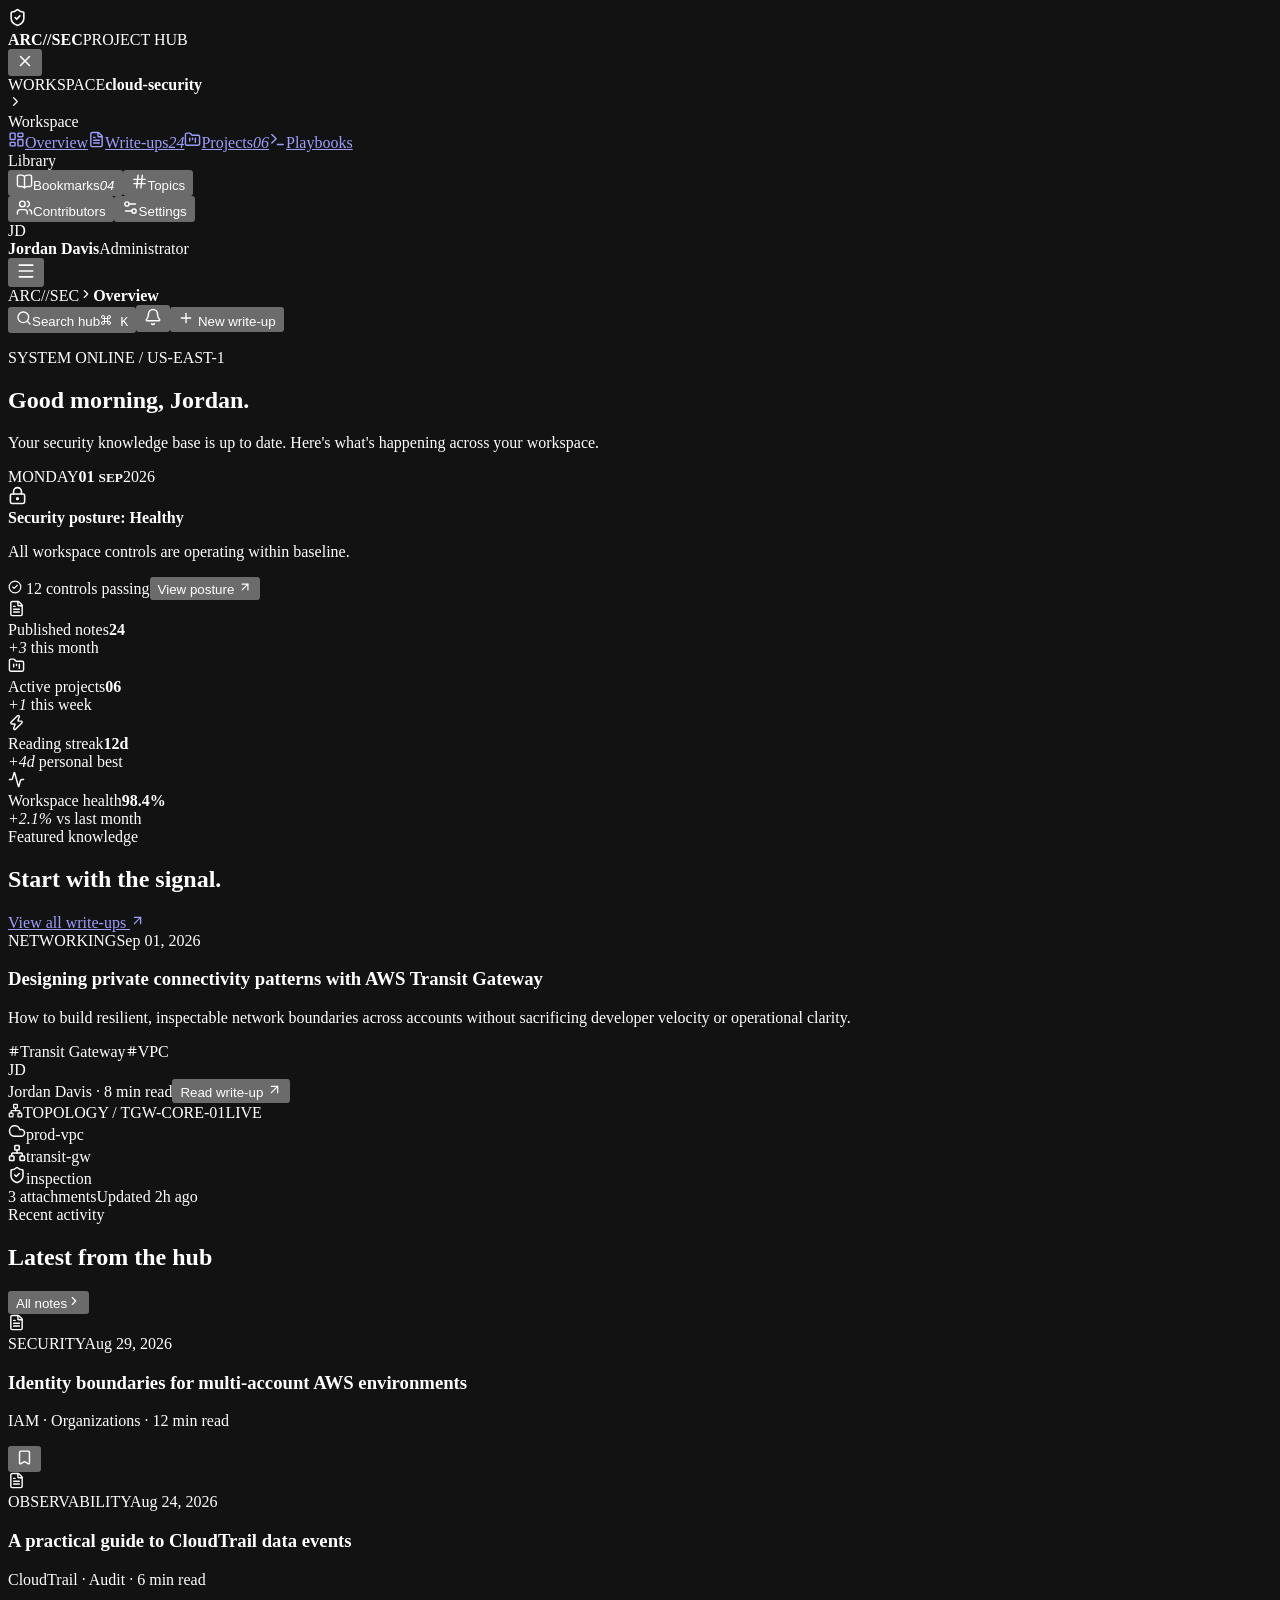
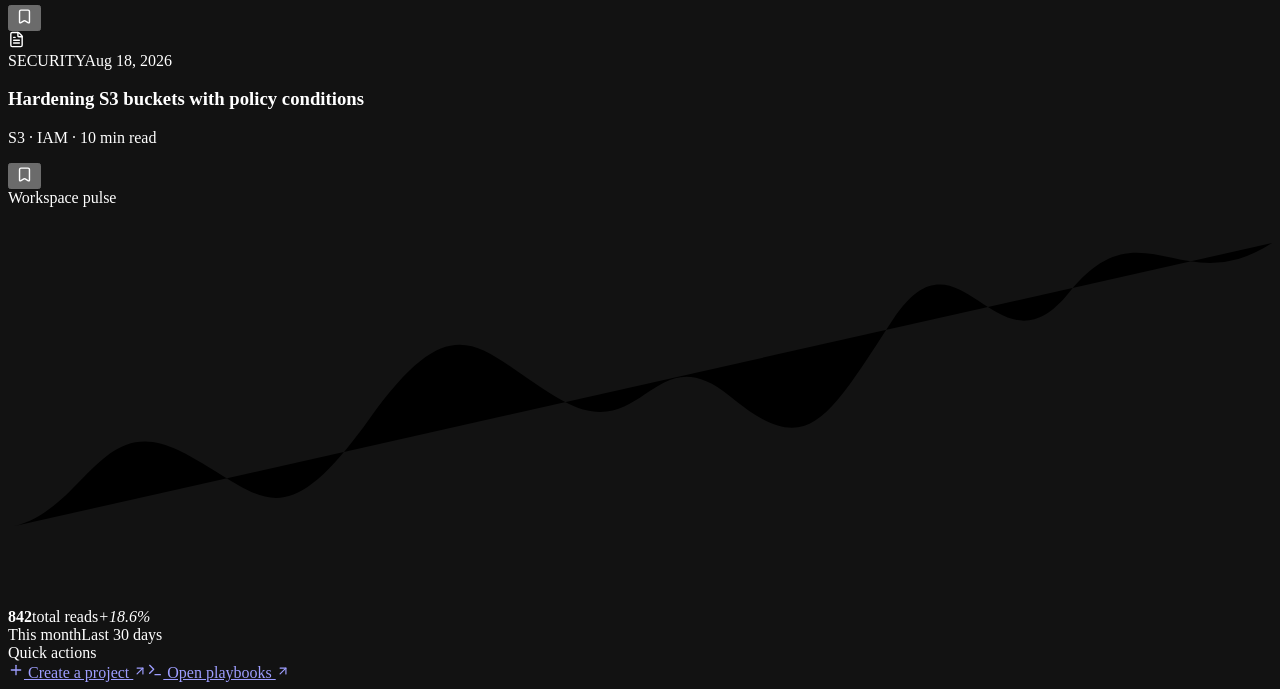
==== cybersecurity-project-hub/out/index.html @ 305c525e "text changes to main page.tsx" ====
<!DOCTYPE html><html lang="en" class="bg-background"><head><meta charSet="utf-8"/><meta name="viewport" content="width=device-width, initial-scale=1"/><link rel="stylesheet" href="/_next/static/chunks/2h_jqspreatl3.css" data-precedence="next"/><link rel="preload" as="script" fetchPriority="low" href="/_next/static/chunks/310vm2bl3xxpt.js"/><script src="/_next/static/chunks/2mmpezlrfmbu5.js" async=""></script><script src="/_next/static/chunks/3byuobrkyz9bj.js" async=""></script><script src="/_next/static/chunks/2_2-1c0c4snqt.js" async=""></script><script src="/_next/static/chunks/turbopack-16uviso93d-pt.js" async=""></script><script src="/_next/static/chunks/233ol68kecw8e.js" async="" crossorigin=""></script><script src="/_next/static/chunks/2oacfo11g7haw.js" async="" crossorigin=""></script><meta name="theme-color" content="#0b0f14"/><meta name="color-scheme" content="dark"/><title>ARC//SEC — AWS Security Project Hub</title><meta name="description" content="A focused knowledge hub for AWS architecture, cloud security, and operational playbooks."/><meta name="generator" content="v0.app"/><script src="/_next/static/chunks/0cz1d0mv5g_q7.js" noModule=""></script></head><body class="antialiased"><div hidden=""><!--$--><!--/$--></div><main class="app-shell"><aside class="sidebar "><div class="brand-row"><div class="brand-mark"><svg xmlns="http://www.w3.org/2000/svg" width="19" height="19" viewBox="0 0 24 24" fill="none" stroke="currentColor" stroke-width="2" stroke-linecap="round" stroke-linejoin="round" class="lucide lucide-shield-check" aria-hidden="true"><path d="M20 13c0 5-3.5 7.5-7.66 8.95a1 1 0 0 1-.67-.01C7.5 20.5 4 18 4 13V6a1 1 0 0 1 1-1c2 0 4.5-1.2 6.24-2.72a1.17 1.17 0 0 1 1.52 0C14.51 3.81 17 5 19 5a1 1 0 0 1 1 1z"></path><path d="m9 12 2 2 4-4"></path></svg></div><div><strong>ARC//SEC</strong><span>PROJECT HUB</span></div><button class="icon-button mobile-close" aria-label="Close navigation"><svg xmlns="http://www.w3.org/2000/svg" width="18" height="18" viewBox="0 0 24 24" fill="none" stroke="currentColor" stroke-width="2" stroke-linecap="round" stroke-linejoin="round" class="lucide lucide-x" aria-hidden="true"><path d="M18 6 6 18"></path><path d="m6 6 12 12"></path></svg></button></div><div class="workspace-card"><div class="workspace-dot"></div><div><span class="eyebrow">WORKSPACE</span><strong>cloud-security</strong></div><svg xmlns="http://www.w3.org/2000/svg" width="15" height="15" viewBox="0 0 24 24" fill="none" stroke="currentColor" stroke-width="2" stroke-linecap="round" stroke-linejoin="round" class="lucide lucide-chevron-right" aria-hidden="true"><path d="m9 18 6-6-6-6"></path></svg></div><nav class="primary-nav" aria-label="Main navigation"><div class="section-label">Workspace</div><a class="nav-item active" href="/"><svg xmlns="http://www.w3.org/2000/svg" width="17" height="17" viewBox="0 0 24 24" fill="none" stroke="currentColor" stroke-width="2" stroke-linecap="round" stroke-linejoin="round" class="lucide lucide-layout-dashboard" aria-hidden="true"><rect width="7" height="9" x="3" y="3" rx="1"></rect><rect width="7" height="5" x="14" y="3" rx="1"></rect><rect width="7" height="9" x="14" y="12" rx="1"></rect><rect width="7" height="5" x="3" y="16" rx="1"></rect></svg><span>Overview</span></a><a class="nav-item " href="/write-ups"><svg xmlns="http://www.w3.org/2000/svg" width="17" height="17" viewBox="0 0 24 24" fill="none" stroke="currentColor" stroke-width="2" stroke-linecap="round" stroke-linejoin="round" class="lucide lucide-file-text" aria-hidden="true"><path d="M6 22a2 2 0 0 1-2-2V4a2 2 0 0 1 2-2h8a2.4 2.4 0 0 1 1.704.706l3.588 3.588A2.4 2.4 0 0 1 20 8v12a2 2 0 0 1-2 2z"></path><path d="M14 2v5a1 1 0 0 0 1 1h5"></path><path d="M10 9H8"></path><path d="M16 13H8"></path><path d="M16 17H8"></path></svg><span>Write-ups</span><em>24</em></a><a class="nav-item " href="/projects"><svg xmlns="http://www.w3.org/2000/svg" width="17" height="17" viewBox="0 0 24 24" fill="none" stroke="currentColor" stroke-width="2" stroke-linecap="round" stroke-linejoin="round" class="lucide lucide-folder-kanban" aria-hidden="true"><path d="M4 20h16a2 2 0 0 0 2-2V8a2 2 0 0 0-2-2h-7.93a2 2 0 0 1-1.66-.9l-.82-1.2A2 2 0 0 0 7.93 3H4a2 2 0 0 0-2 2v13c0 1.1.9 2 2 2Z"></path><path d="M8 10v4"></path><path d="M12 10v2"></path><path d="M16 10v6"></path></svg><span>Projects</span><em>06</em></a><a class="nav-item " href="/playbooks"><svg xmlns="http://www.w3.org/2000/svg" width="17" height="17" viewBox="0 0 24 24" fill="none" stroke="currentColor" stroke-width="2" stroke-linecap="round" stroke-linejoin="round" class="lucide lucide-terminal" aria-hidden="true"><path d="M12 19h8"></path><path d="m4 17 6-6-6-6"></path></svg><span>Playbooks</span></a><div class="section-label">Library</div><button class="nav-item"><svg xmlns="http://www.w3.org/2000/svg" width="17" height="17" viewBox="0 0 24 24" fill="none" stroke="currentColor" stroke-width="2" stroke-linecap="round" stroke-linejoin="round" class="lucide lucide-book-open" aria-hidden="true"><path d="M12 5v16"></path><path d="M20.001 19A2 2 0 0022 17V5a2 2 0 00-1.999-2L16 3.002A5 5 0 0012 5a5 5 0 00-4-2H4a2 2 0 00-2 2v12a2 2 0 001.999 2H8a5 5 0 014 2 5 5 0 014-2z"></path></svg><span>Bookmarks</span><em>04</em></button><button class="nav-item"><svg xmlns="http://www.w3.org/2000/svg" width="17" height="17" viewBox="0 0 24 24" fill="none" stroke="currentColor" stroke-width="2" stroke-linecap="round" stroke-linejoin="round" class="lucide lucide-hash" aria-hidden="true"><line x1="4" x2="20" y1="9" y2="9"></line><line x1="4" x2="20" y1="15" y2="15"></line><line x1="10" x2="8" y1="3" y2="21"></line><line x1="16" x2="14" y1="3" y2="21"></line></svg><span>Topics</span></button></nav><div class="sidebar-footer"><button class="nav-item"><svg xmlns="http://www.w3.org/2000/svg" width="17" height="17" viewBox="0 0 24 24" fill="none" stroke="currentColor" stroke-width="2" stroke-linecap="round" stroke-linejoin="round" class="lucide lucide-users" aria-hidden="true"><path d="M16 21v-2a4 4 0 0 0-4-4H6a4 4 0 0 0-4 4v2"></path><path d="M16 3.128a4 4 0 0 1 0 7.744"></path><path d="M22 21v-2a4 4 0 0 0-3-3.87"></path><circle cx="9" cy="7" r="4"></circle></svg><span>Contributors</span></button><button class="nav-item"><svg xmlns="http://www.w3.org/2000/svg" width="17" height="17" viewBox="0 0 24 24" fill="none" stroke="currentColor" stroke-width="2" stroke-linecap="round" stroke-linejoin="round" class="lucide lucide-settings2 lucide-settings-2" aria-hidden="true"><path d="M14 17H5"></path><path d="M19 7h-9"></path><circle cx="17" cy="17" r="3"></circle><circle cx="7" cy="7" r="3"></circle></svg><span>Settings</span></button><div class="profile"><div class="avatar">JD</div><div><strong>Jordan Davis</strong><span>Administrator</span></div><div class="status-dot"></div></div></div></aside><section class="content-area"><header class="topbar"><button class="icon-button menu-trigger" aria-label="Open navigation"><svg xmlns="http://www.w3.org/2000/svg" width="20" height="20" viewBox="0 0 24 24" fill="none" stroke="currentColor" stroke-width="2" stroke-linecap="round" stroke-linejoin="round" class="lucide lucide-menu" aria-hidden="true"><path d="M4 5h16"></path><path d="M4 12h16"></path><path d="M4 19h16"></path></svg></button><div class="breadcrumb"><span>ARC//SEC</span><svg xmlns="http://www.w3.org/2000/svg" width="14" height="14" viewBox="0 0 24 24" fill="none" stroke="currentColor" stroke-width="2" stroke-linecap="round" stroke-linejoin="round" class="lucide lucide-chevron-right" aria-hidden="true"><path d="m9 18 6-6-6-6"></path></svg><strong>Overview</strong></div><div class="top-actions"><button class="search-trigger"><svg xmlns="http://www.w3.org/2000/svg" width="16" height="16" viewBox="0 0 24 24" fill="none" stroke="currentColor" stroke-width="2" stroke-linecap="round" stroke-linejoin="round" class="lucide lucide-search" aria-hidden="true"><path d="m21 21-4.34-4.34"></path><circle cx="11" cy="11" r="8"></circle></svg><span>Search hub</span><kbd><svg xmlns="http://www.w3.org/2000/svg" width="12" height="12" viewBox="0 0 24 24" fill="none" stroke="currentColor" stroke-width="2" stroke-linecap="round" stroke-linejoin="round" class="lucide lucide-command" aria-hidden="true"><path d="M15 6v12a3 3 0 1 0 3-3H6a3 3 0 1 0 3 3V6a3 3 0 1 0-3 3h12a3 3 0 1 0-3-3"></path></svg> K</kbd></button><button class="icon-button notification" aria-label="Notifications"><svg xmlns="http://www.w3.org/2000/svg" width="18" height="18" viewBox="0 0 24 24" fill="none" stroke="currentColor" stroke-width="2" stroke-linecap="round" stroke-linejoin="round" class="lucide lucide-bell" aria-hidden="true"><path d="M10.268 21a2 2 0 0 0 3.464 0"></path><path d="M3.262 15.326A1 1 0 0 0 4 17h16a1 1 0 0 0 .74-1.673C19.41 13.956 18 12.499 18 8A6 6 0 0 0 6 8c0 4.499-1.411 5.956-2.738 7.326"></path></svg><i></i></button><button class="new-button"><svg xmlns="http://www.w3.org/2000/svg" width="16" height="16" viewBox="0 0 24 24" fill="none" stroke="currentColor" stroke-width="2" stroke-linecap="round" stroke-linejoin="round" class="lucide lucide-plus" aria-hidden="true"><path d="M5 12h14"></path><path d="M12 5v14"></path></svg> <span>New write-up</span></button></div></header><div class="page-wrap"><div class="page-heading"><div><p class="kicker"><span class="pulse"></span> SYSTEM ONLINE / US-EAST-1</p><h1>Good morning, Jordan.</h1><p class="lede">Your security knowledge base is up to date. Here&#x27;s what&#x27;s happening across your workspace.</p></div><div class="heading-date"><span>MONDAY</span><strong>01 <small>SEP</small></strong><span>2026</span></div></div><div class="posture-banner"><div class="posture-icon"><svg xmlns="http://www.w3.org/2000/svg" width="19" height="19" viewBox="0 0 24 24" fill="none" stroke="currentColor" stroke-width="2" stroke-linecap="round" stroke-linejoin="round" class="lucide lucide-lock-keyhole" aria-hidden="true"><circle cx="12" cy="16" r="1"></circle><rect x="3" y="10" width="18" height="12" rx="2"></rect><path d="M7 10V7a5 5 0 0 1 10 0v3"></path></svg></div><div><strong>Security posture: <span>Healthy</span></strong><p>All workspace controls are operating within baseline.</p></div><div class="posture-meta"><span><svg xmlns="http://www.w3.org/2000/svg" width="14" height="14" viewBox="0 0 24 24" fill="none" stroke="currentColor" stroke-width="2" stroke-linecap="round" stroke-linejoin="round" class="lucide lucide-circle-check" aria-hidden="true"><circle cx="12" cy="12" r="10"></circle><path d="m16 9-5.5 5.5L8 12"></path></svg> 12 controls passing</span><button>View posture <svg xmlns="http://www.w3.org/2000/svg" width="14" height="14" viewBox="0 0 24 24" fill="none" stroke="currentColor" stroke-width="2" stroke-linecap="round" stroke-linejoin="round" class="lucide lucide-arrow-up-right" aria-hidden="true"><path d="M7 7h10v10"></path><path d="M7 17 17 7"></path></svg></button></div></div><div class="metrics-grid"><div class="metric-card"><div class="metric-icon"><svg xmlns="http://www.w3.org/2000/svg" width="17" height="17" viewBox="0 0 24 24" fill="none" stroke="currentColor" stroke-width="2" stroke-linecap="round" stroke-linejoin="round" class="lucide lucide-file-text" aria-hidden="true"><path d="M6 22a2 2 0 0 1-2-2V4a2 2 0 0 1 2-2h8a2.4 2.4 0 0 1 1.704.706l3.588 3.588A2.4 2.4 0 0 1 20 8v12a2 2 0 0 1-2 2z"></path><path d="M14 2v5a1 1 0 0 0 1 1h5"></path><path d="M10 9H8"></path><path d="M16 13H8"></path><path d="M16 17H8"></path></svg></div><span>Published notes</span><strong>24</strong><div class="metric-trend"><em>+3</em> <!-- -->this month</div></div><div class="metric-card"><div class="metric-icon"><svg xmlns="http://www.w3.org/2000/svg" width="17" height="17" viewBox="0 0 24 24" fill="none" stroke="currentColor" stroke-width="2" stroke-linecap="round" stroke-linejoin="round" class="lucide lucide-folder-kanban" aria-hidden="true"><path d="M4 20h16a2 2 0 0 0 2-2V8a2 2 0 0 0-2-2h-7.93a2 2 0 0 1-1.66-.9l-.82-1.2A2 2 0 0 0 7.93 3H4a2 2 0 0 0-2 2v13c0 1.1.9 2 2 2Z"></path><path d="M8 10v4"></path><path d="M12 10v2"></path><path d="M16 10v6"></path></svg></div><span>Active projects</span><strong>06</strong><div class="metric-trend"><em>+1</em> <!-- -->this week</div></div><div class="metric-card"><div class="metric-icon"><svg xmlns="http://www.w3.org/2000/svg" width="17" height="17" viewBox="0 0 24 24" fill="none" stroke="currentColor" stroke-width="2" stroke-linecap="round" stroke-linejoin="round" class="lucide lucide-zap" aria-hidden="true"><path d="M15.914 4a1.5 1.5 0 00-2.474-1.561l-9 9A1.5 1.5 0 005.5 14h4.002a.5.5 0 01.471.666L8.086 20a1.5 1.5 0 002.475 1.56l9-9A1.5 1.5 0 0018.5 10h-3.997a.5.5 0 01-.472-.667z"></path></svg></div><span>Reading streak</span><strong>12d</strong><div class="metric-trend"><em>+4d</em> <!-- -->personal best</div></div><div class="metric-card"><div class="metric-icon"><svg xmlns="http://www.w3.org/2000/svg" width="17" height="17" viewBox="0 0 24 24" fill="none" stroke="currentColor" stroke-width="2" stroke-linecap="round" stroke-linejoin="round" class="lucide lucide-activity" aria-hidden="true"><path d="M22 12h-2.48a2 2 0 0 0-1.93 1.46l-2.35 8.36a.25.25 0 0 1-.48 0L9.24 2.18a.25.25 0 0 0-.48 0l-2.35 8.36A2 2 0 0 1 4.49 12H2"></path></svg></div><span>Workspace health</span><strong>98.4%</strong><div class="metric-trend"><em>+2.1%</em> <!-- -->vs last month</div></div></div><div class="section-header"><div><div class="section-label">Featured knowledge</div><h2>Start with the signal.</h2></div><a class="text-button" href="/write-ups">View all write-ups <svg xmlns="http://www.w3.org/2000/svg" width="15" height="15" viewBox="0 0 24 24" fill="none" stroke="currentColor" stroke-width="2" stroke-linecap="round" stroke-linejoin="round" class="lucide lucide-arrow-up-right" aria-hidden="true"><path d="M7 7h10v10"></path><path d="M7 17 17 7"></path></svg></a></div><article class="featured-card"><div class="featured-copy"><div class="article-topline"><span class="category orange">NETWORKING</span><span class="mono">Sep 01, 2026</span></div><h3>Designing private connectivity patterns with AWS Transit Gateway</h3><p>How to build resilient, inspectable network boundaries across accounts without sacrificing developer velocity or operational clarity.</p><div class="tag-row"><span><svg xmlns="http://www.w3.org/2000/svg" width="12" height="12" viewBox="0 0 24 24" fill="none" stroke="currentColor" stroke-width="2" stroke-linecap="round" stroke-linejoin="round" class="lucide lucide-hash" aria-hidden="true"><line x1="4" x2="20" y1="9" y2="9"></line><line x1="4" x2="20" y1="15" y2="15"></line><line x1="10" x2="8" y1="3" y2="21"></line><line x1="16" x2="14" y1="3" y2="21"></line></svg>Transit Gateway</span><span><svg xmlns="http://www.w3.org/2000/svg" width="12" height="12" viewBox="0 0 24 24" fill="none" stroke="currentColor" stroke-width="2" stroke-linecap="round" stroke-linejoin="round" class="lucide lucide-hash" aria-hidden="true"><line x1="4" x2="20" y1="9" y2="9"></line><line x1="4" x2="20" y1="15" y2="15"></line><line x1="10" x2="8" y1="3" y2="21"></line><line x1="16" x2="14" y1="3" y2="21"></line></svg>VPC</span></div><div class="article-footer"><span><div class="avatar small">JD</div> Jordan Davis · <!-- -->8 min read</span><button class="read-button">Read write-up <svg xmlns="http://www.w3.org/2000/svg" width="15" height="15" viewBox="0 0 24 24" fill="none" stroke="currentColor" stroke-width="2" stroke-linecap="round" stroke-linejoin="round" class="lucide lucide-arrow-up-right" aria-hidden="true"><path d="M7 7h10v10"></path><path d="M7 17 17 7"></path></svg></button></div></div><div class="network-visual"><div class="visual-header"><svg xmlns="http://www.w3.org/2000/svg" width="15" height="15" viewBox="0 0 24 24" fill="none" stroke="currentColor" stroke-width="2" stroke-linecap="round" stroke-linejoin="round" class="lucide lucide-network" aria-hidden="true"><rect x="16" y="16" width="6" height="6" rx="1"></rect><rect x="2" y="16" width="6" height="6" rx="1"></rect><rect x="9" y="2" width="6" height="6" rx="1"></rect><path d="M5 16v-3a1 1 0 0 1 1-1h12a1 1 0 0 1 1 1v3"></path><path d="M12 12V8"></path></svg><span>TOPOLOGY / TGW-CORE-01</span><span class="live-label"><i></i>LIVE</span></div><div class="network-lines"><div class="network-node node-one"><svg xmlns="http://www.w3.org/2000/svg" width="18" height="18" viewBox="0 0 24 24" fill="none" stroke="currentColor" stroke-width="2" stroke-linecap="round" stroke-linejoin="round" class="lucide lucide-cloud" aria-hidden="true"><path d="M17.5 19H9a7 7 0 1 1 6.71-9h1.79a4.5 4.5 0 1 1 0 9Z"></path></svg><span>prod-vpc</span></div><div class="network-node node-two"><svg xmlns="http://www.w3.org/2000/svg" width="18" height="18" viewBox="0 0 24 24" fill="none" stroke="currentColor" stroke-width="2" stroke-linecap="round" stroke-linejoin="round" class="lucide lucide-network" aria-hidden="true"><rect x="16" y="16" width="6" height="6" rx="1"></rect><rect x="2" y="16" width="6" height="6" rx="1"></rect><rect x="9" y="2" width="6" height="6" rx="1"></rect><path d="M5 16v-3a1 1 0 0 1 1-1h12a1 1 0 0 1 1 1v3"></path><path d="M12 12V8"></path></svg><span>transit-gw</span></div><div class="network-node node-three"><svg xmlns="http://www.w3.org/2000/svg" width="18" height="18" viewBox="0 0 24 24" fill="none" stroke="currentColor" stroke-width="2" stroke-linecap="round" stroke-linejoin="round" class="lucide lucide-shield-check" aria-hidden="true"><path d="M20 13c0 5-3.5 7.5-7.66 8.95a1 1 0 0 1-.67-.01C7.5 20.5 4 18 4 13V6a1 1 0 0 1 1-1c2 0 4.5-1.2 6.24-2.72a1.17 1.17 0 0 1 1.52 0C14.51 3.81 17 5 19 5a1 1 0 0 1 1 1z"></path><path d="m9 12 2 2 4-4"></path></svg><span>inspection</span></div><div class="line line-a"></div><div class="line line-b"></div><div class="line line-c"></div></div><div class="visual-footer"><span>3 attachments</span><span>Updated 2h ago</span></div></div></article><div class="lower-grid"><section><div class="section-header compact"><div><div class="section-label">Recent activity</div><h2>Latest from the hub</h2></div><button class="filter-button">All notes<svg xmlns="http://www.w3.org/2000/svg" width="14" height="14" viewBox="0 0 24 24" fill="none" stroke="currentColor" stroke-width="2" stroke-linecap="round" stroke-linejoin="round" class="lucide lucide-chevron-right" aria-hidden="true"><path d="m9 18 6-6-6-6"></path></svg></button></div><div class="notes-list"><div class="note-row"><div class="note-type"><svg xmlns="http://www.w3.org/2000/svg" width="17" height="17" viewBox="0 0 24 24" fill="none" stroke="currentColor" stroke-width="2" stroke-linecap="round" stroke-linejoin="round" class="lucide lucide-file-text" aria-hidden="true"><path d="M6 22a2 2 0 0 1-2-2V4a2 2 0 0 1 2-2h8a2.4 2.4 0 0 1 1.704.706l3.588 3.588A2.4 2.4 0 0 1 20 8v12a2 2 0 0 1-2 2z"></path><path d="M14 2v5a1 1 0 0 0 1 1h5"></path><path d="M10 9H8"></path><path d="M16 13H8"></path><path d="M16 17H8"></path></svg></div><div class="note-info"><div><span class="category orange">SECURITY</span><span class="mono">Aug 29, 2026</span></div><h3>Identity boundaries for multi-account AWS environments</h3><p>IAM · Organizations<!-- --> <span>·</span> <!-- -->12 min read</p></div><button class="bookmark-button " aria-label="Bookmark note"><svg xmlns="http://www.w3.org/2000/svg" width="17" height="17" viewBox="0 0 24 24" fill="none" stroke="currentColor" stroke-width="2" stroke-linecap="round" stroke-linejoin="round" class="lucide lucide-bookmark" aria-hidden="true"><path d="M17 3a2 2 0 0 1 2 2v15a1 1 0 0 1-1.496.868l-4.512-2.578a2 2 0 0 0-1.984 0l-4.512 2.578A1 1 0 0 1 5 20V5a2 2 0 0 1 2-2z"></path></svg></button></div><div class="note-row"><div class="note-type"><svg xmlns="http://www.w3.org/2000/svg" width="17" height="17" viewBox="0 0 24 24" fill="none" stroke="currentColor" stroke-width="2" stroke-linecap="round" stroke-linejoin="round" class="lucide lucide-file-text" aria-hidden="true"><path d="M6 22a2 2 0 0 1-2-2V4a2 2 0 0 1 2-2h8a2.4 2.4 0 0 1 1.704.706l3.588 3.588A2.4 2.4 0 0 1 20 8v12a2 2 0 0 1-2 2z"></path><path d="M14 2v5a1 1 0 0 0 1 1h5"></path><path d="M10 9H8"></path><path d="M16 13H8"></path><path d="M16 17H8"></path></svg></div><div class="note-info"><div><span class="category cyan">OBSERVABILITY</span><span class="mono">Aug 24, 2026</span></div><h3>A practical guide to CloudTrail data events</h3><p>CloudTrail · Audit<!-- --> <span>·</span> <!-- -->6 min read</p></div><button class="bookmark-button " aria-label="Bookmark note"><svg xmlns="http://www.w3.org/2000/svg" width="17" height="17" viewBox="0 0 24 24" fill="none" stroke="currentColor" stroke-width="2" stroke-linecap="round" stroke-linejoin="round" class="lucide lucide-bookmark" aria-hidden="true"><path d="M17 3a2 2 0 0 1 2 2v15a1 1 0 0 1-1.496.868l-4.512-2.578a2 2 0 0 0-1.984 0l-4.512 2.578A1 1 0 0 1 5 20V5a2 2 0 0 1 2-2z"></path></svg></button></div><div class="note-row"><div class="note-type"><svg xmlns="http://www.w3.org/2000/svg" width="17" height="17" viewBox="0 0 24 24" fill="none" stroke="currentColor" stroke-width="2" stroke-linecap="round" stroke-linejoin="round" class="lucide lucide-file-text" aria-hidden="true"><path d="M6 22a2 2 0 0 1-2-2V4a2 2 0 0 1 2-2h8a2.4 2.4 0 0 1 1.704.706l3.588 3.588A2.4 2.4 0 0 1 20 8v12a2 2 0 0 1-2 2z"></path><path d="M14 2v5a1 1 0 0 0 1 1h5"></path><path d="M10 9H8"></path><path d="M16 13H8"></path><path d="M16 17H8"></path></svg></div><div class="note-info"><div><span class="category orange">SECURITY</span><span class="mono">Aug 18, 2026</span></div><h3>Hardening S3 buckets with policy conditions</h3><p>S3 · IAM<!-- --> <span>·</span> <!-- -->10 min read</p></div><button class="bookmark-button " aria-label="Bookmark note"><svg xmlns="http://www.w3.org/2000/svg" width="17" height="17" viewBox="0 0 24 24" fill="none" stroke="currentColor" stroke-width="2" stroke-linecap="round" stroke-linejoin="round" class="lucide lucide-bookmark" aria-hidden="true"><path d="M17 3a2 2 0 0 1 2 2v15a1 1 0 0 1-1.496.868l-4.512-2.578a2 2 0 0 0-1.984 0l-4.512 2.578A1 1 0 0 1 5 20V5a2 2 0 0 1 2-2z"></path></svg></button></div></div></section><aside class="side-panel"><div class="section-label">Workspace pulse</div><div class="pulse-card"><div class="pulse-chart"><div class="chart-grid"></div><svg viewBox="0 0 280 88" preserveAspectRatio="none" aria-label="Activity chart"><path d="M0 71 C17 68, 20 45, 38 54 S60 75, 80 47 S105 33, 123 43 S143 28, 160 42 S181 48, 196 25 S219 39, 235 19 S260 21, 280 8"></path></svg></div><div class="pulse-stat"><strong>842</strong><span>total reads</span><em>+18.6%</em></div><div class="pulse-legend"><span><i></i>This month</span><span>Last 30 days</span></div></div><div class="quick-actions"><div class="section-label">Quick actions</div><a href="/projects"><svg xmlns="http://www.w3.org/2000/svg" width="16" height="16" viewBox="0 0 24 24" fill="none" stroke="currentColor" stroke-width="2" stroke-linecap="round" stroke-linejoin="round" class="lucide lucide-plus" aria-hidden="true"><path d="M5 12h14"></path><path d="M12 5v14"></path></svg> Create a project <svg xmlns="http://www.w3.org/2000/svg" width="14" height="14" viewBox="0 0 24 24" fill="none" stroke="currentColor" stroke-width="2" stroke-linecap="round" stroke-linejoin="round" class="lucide lucide-arrow-up-right" aria-hidden="true"><path d="M7 7h10v10"></path><path d="M7 17 17 7"></path></svg></a><a href="/playbooks"><svg xmlns="http://www.w3.org/2000/svg" width="16" height="16" viewBox="0 0 24 24" fill="none" stroke="currentColor" stroke-width="2" stroke-linecap="round" stroke-linejoin="round" class="lucide lucide-terminal" aria-hidden="true"><path d="M12 19h8"></path><path d="m4 17 6-6-6-6"></path></svg> Open playbooks <svg xmlns="http://www.w3.org/2000/svg" width="14" height="14" viewBox="0 0 24 24" fill="none" stroke="currentColor" stroke-width="2" stroke-linecap="round" stroke-linejoin="round" class="lucide lucide-arrow-up-right" aria-hidden="true"><path d="M7 7h10v10"></path><path d="M7 17 17 7"></path></svg></a></div></aside></div></div></section></main><!--$--><!--/$--><!--$!--><template data-dgst="BAILOUT_TO_CLIENT_SIDE_RENDERING"></template><!--/$--><script src="/_next/static/chunks/310vm2bl3xxpt.js" id="_R_" async=""></script><script>(self.__next_f=self.__next_f||[]).push([0])</script><script>self.__next_f.push([1,"1:\"$Sreact.fragment\"\n2:I[39756,[\"/_next/static/chunks/233ol68kecw8e.js\"],\"default\"]\n3:I[37457,[\"/_next/static/chunks/233ol68kecw8e.js\"],\"default\"]\n4:I[2355,[\"/_next/static/chunks/233ol68kecw8e.js\"],\"Analytics\"]\n5:I[47257,[\"/_next/static/chunks/233ol68kecw8e.js\"],\"ClientPageRoot\"]\n6:I[31713,[\"/_next/static/chunks/233ol68kecw8e.js\",\"/_next/static/chunks/2oacfo11g7haw.js\"],\"default\"]\n9:I[97367,[\"/_next/static/chunks/233ol68kecw8e.js\"],\"OutletBoundary\"]\na:\"$Sreact.suspense\"\nc:I[97367,[\"/_next/static/chunks/233ol68kecw8e.js\"],\"ViewportBoundary\"]\ne:I[97367,[\"/_next/static/chunks/233ol68kecw8e.js\"],\"MetadataBoundary\"]\n10:I[68027,[\"/_next/static/chunks/233ol68kecw8e.js\"],\"default\",1]\n:HL[\"/_next/static/chunks/2h_jqspreatl3.css\",\"style\"]\n0:{\"P\":null,\"c\":[\"\",\"\"],\"q\":\"\",\"i\":false,\"f\":[[[\"\",{\"children\":[\"__PAGE__\",{},\"$undefined\",\"$undefined\",4608]},\"$undefined\",\"$undefined\",4624],[[\"$\",\"$1\",\"c\",{\"children\":[[[\"$\",\"link\",\"0\",{\"rel\":\"stylesheet\",\"href\":\"/_next/static/chunks/2h_jqspreatl3.css\",\"precedence\":\"next\",\"crossOrigin\":\"$undefined\",\"nonce\":\"$undefined\"}],[\"$\",\"script\",\"script-0\",{\"src\":\"/_next/static/chunks/233ol68kecw8e.js\",\"async\":true,\"nonce\":\"$undefined\"}]],[\"$\",\"html\",null,{\"lang\":\"en\",\"className\":\"bg-background\",\"children\":[\"$\",\"body\",null,{\"className\":\"antialiased\",\"children\":[[\"$\",\"$L2\",null,{\"parallelRouterKey\":\"children\",\"error\":\"$undefined\",\"errorStyles\":\"$undefined\",\"errorScripts\":\"$undefined\",\"template\":[\"$\",\"$L3\",null,{}],\"templateStyles\":\"$undefined\",\"templateScripts\":\"$undefined\",\"notFound\":[[[\"$\",\"title\",null,{\"children\":\"404: This page could not be found.\"}],[\"$\",\"div\",null,{\"style\":{\"fontFamily\":\"system-ui,\\\"Segoe UI\\\",Roboto,Helvetica,Arial,sans-serif,\\\"Apple Color Emoji\\\",\\\"Segoe UI Emoji\\\"\",\"height\":\"100vh\",\"textAlign\":\"center\",\"display\":\"flex\",\"flexDirection\":\"column\",\"alignItems\":\"center\",\"justifyContent\":\"center\"},\"children\":[\"$\",\"div\",null,{\"children\":[[\"$\",\"style\",null,{\"dangerouslySetInnerHTML\":{\"__html\":\"body{color:#000;background:#fff;margin:0}.next-error-h1{border-right:1px solid rgba(0,0,0,.3)}@media (prefers-color-scheme:dark){body{color:#fff;background:#000}.next-error-h1{border-right:1px solid rgba(255,255,255,.3)}}\"}}],[\"$\",\"h1\",null,{\"className\":\"next-error-h1\",\"style\":{\"display\":\"inline-block\",\"margin\":\"0 20px 0 0\",\"padding\":\"0 23px 0 0\",\"fontSize\":24,\"fontWeight\":500,\"verticalAlign\":\"top\",\"lineHeight\":\"49px\"},\"children\":404}],[\"$\",\"div\",null,{\"style\":{\"display\":\"inline-block\"},\"children\":[\"$\",\"h2\",null,{\"style\":{\"fontSize\":14,\"fontWeight\":400,\"lineHeight\":\"49px\",\"margin\":0},\"children\":\"This page could not be found.\"}]}]]}]}]],[]],\"forbidden\":\"$undefined\",\"unauthorized\":\"$undefined\"}],[\"$\",\"$L4\",null,{}]]}]}]]}],{\"children\":[[\"$\",\"$1\",\"c\",{\"children\":[[\"$\",\"$L5\",null,{\"Component\":\"$6\",\"serverProvidedParams\":{\"searchParams\":{},\"params\":{},\"promises\":[\"$@7\",\"$@8\"]}}],[[\"$\",\"script\",\"script-0\",{\"src\":\"/_next/static/chunks/2oacfo11g7haw.js\",\"async\":true,\"nonce\":\"$undefined\"}]],[\"$\",\"$L9\",null,{\"children\":[\"$\",\"$a\",null,{\"name\":\"Next.MetadataOutlet\",\"children\":\"$@b\"}]}]]}],{},null,false,null]},null,false,null],[\"$\",\"$1\",\"h\",{\"children\":[null,[\"$\",\"$Lc\",null,{\"children\":\"$Ld\"}],[\"$\",\"div\",null,{\"hidden\":true,\"children\":[\"$\",\"$Le\",null,{\"children\":[\"$\",\"$a\",null,{\"name\":\"Next.Metadata\",\"children\":\"$Lf\"}]}]}],null]}],false]],\"m\":\"$undefined\",\"G\":[\"$10\",[[\"$\",\"link\",\"0\",{\"rel\":\"stylesheet\",\"href\":\"/_next/static/chunks/2h_jqspreatl3.css\",\"precedence\":\"next\",\"crossOrigin\":\"$undefined\",\"nonce\":\"$undefined\"}]]],\"S\":true,\"h\":null,\"r\":\"$undefined\",\"s\":\"$undefined\",\"a\":\"$undefined\",\"l\":\"$undefined\",\"p\":\"$undefined\",\"d\":\"$undefined\",\"b\":\"N8m2sHkGKgdxETLE1EAXA\"}\n7:{}\n8:\"$0:f:0:1:1:children:0:props:children:0:props:serverProvidedParams:params\"\nd:[[\"$\",\"meta\",\"0\",{\"charSet\":\"utf-8\"}],[\"$\",\"meta\",\"1\",{\"name\":\"viewport\",\"content\":\"width=device-width, initial-scale=1\"}],[\"$\",\"meta\",\"2\",{\"name\":\"theme-color\",\"content\":\"#0b0f14\"}],[\"$\",\"meta\",\"3\",{\"name\":\"color-scheme\",\"content\":\"dark\"}]]\nb:null\nf:[[\"$\",\"title\",\"0\",{\"children\":\"ARC//SEC — AWS Security Project Hub\"}],[\"$\",\"meta\",\"1\",{\"name\":\"description\",\"content\":\"A focused knowledge hub for AWS architecture, cloud security, and operational playbooks.\"}],[\"$\",\"meta\",\"2\",{\"name\":\"generator\",\"content\":\"v0.app\"}]]\n"])</script></body></html>
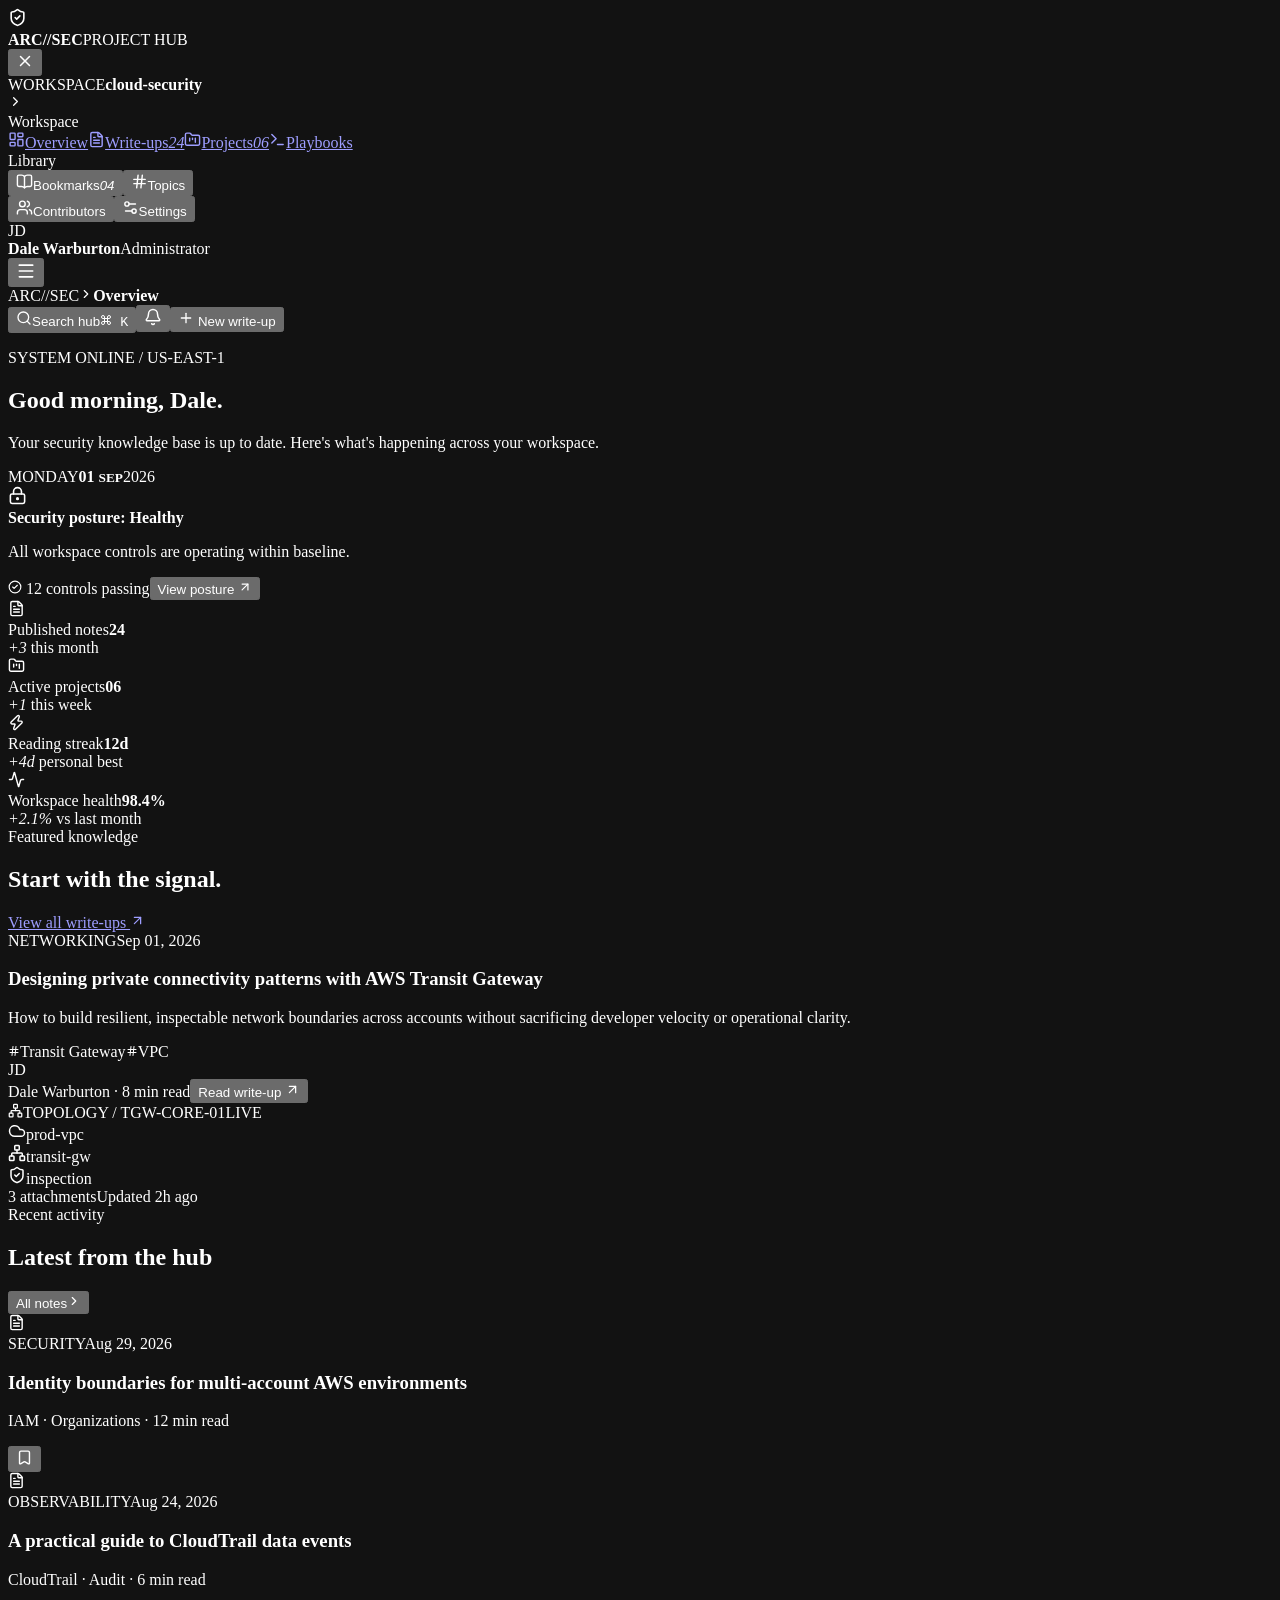
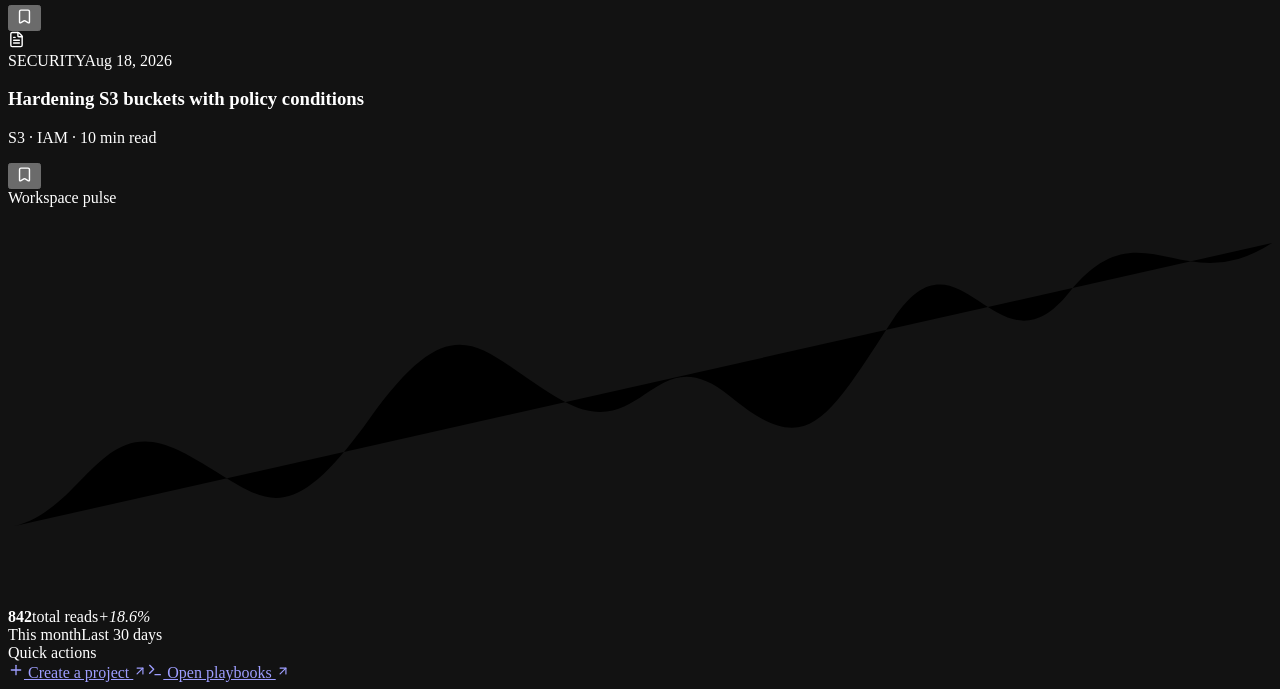
==== commit 8c639ed9: "updated out file" ====
--- a/cybersecurity-project-hub/out/index.html
+++ b/cybersecurity-project-hub/out/index.html
@@ -1 +1 @@
-<!DOCTYPE html><html lang="en" class="bg-background"><head><meta charSet="utf-8"/><meta name="viewport" content="width=device-width, initial-scale=1"/><link rel="stylesheet" href="/_next/static/chunks/2h_jqspreatl3.css" data-precedence="next"/><link rel="preload" as="script" fetchPriority="low" href="/_next/static/chunks/310vm2bl3xxpt.js"/><script src="/_next/static/chunks/2mmpezlrfmbu5.js" async=""></script><script src="/_next/static/chunks/3byuobrkyz9bj.js" async=""></script><script src="/_next/static/chunks/2_2-1c0c4snqt.js" async=""></script><script src="/_next/static/chunks/turbopack-16uviso93d-pt.js" async=""></script><script src="/_next/static/chunks/233ol68kecw8e.js" async="" crossorigin=""></script><script src="/_next/static/chunks/2oacfo11g7haw.js" async="" crossorigin=""></script><meta name="theme-color" content="#0b0f14"/><meta name="color-scheme" content="dark"/><title>ARC//SEC — AWS Security Project Hub</title><meta name="description" content="A focused knowledge hub for AWS architecture, cloud security, and operational playbooks."/><meta name="generator" content="v0.app"/><script src="/_next/static/chunks/0cz1d0mv5g_q7.js" noModule=""></script></head><body class="antialiased"><div hidden=""><!--$--><!--/$--></div><main class="app-shell"><aside class="sidebar "><div class="brand-row"><div class="brand-mark"><svg xmlns="http://www.w3.org/2000/svg" width="19" height="19" viewBox="0 0 24 24" fill="none" stroke="currentColor" stroke-width="2" stroke-linecap="round" stroke-linejoin="round" class="lucide lucide-shield-check" aria-hidden="true"><path d="M20 13c0 5-3.5 7.5-7.66 8.95a1 1 0 0 1-.67-.01C7.5 20.5 4 18 4 13V6a1 1 0 0 1 1-1c2 0 4.5-1.2 6.24-2.72a1.17 1.17 0 0 1 1.52 0C14.51 3.81 17 5 19 5a1 1 0 0 1 1 1z"></path><path d="m9 12 2 2 4-4"></path></svg></div><div><strong>ARC//SEC</strong><span>PROJECT HUB</span></div><button class="icon-button mobile-close" aria-label="Close navigation"><svg xmlns="http://www.w3.org/2000/svg" width="18" height="18" viewBox="0 0 24 24" fill="none" stroke="currentColor" stroke-width="2" stroke-linecap="round" stroke-linejoin="round" class="lucide lucide-x" aria-hidden="true"><path d="M18 6 6 18"></path><path d="m6 6 12 12"></path></svg></button></div><div class="workspace-card"><div class="workspace-dot"></div><div><span class="eyebrow">WORKSPACE</span><strong>cloud-security</strong></div><svg xmlns="http://www.w3.org/2000/svg" width="15" height="15" viewBox="0 0 24 24" fill="none" stroke="currentColor" stroke-width="2" stroke-linecap="round" stroke-linejoin="round" class="lucide lucide-chevron-right" aria-hidden="true"><path d="m9 18 6-6-6-6"></path></svg></div><nav class="primary-nav" aria-label="Main navigation"><div class="section-label">Workspace</div><a class="nav-item active" href="/"><svg xmlns="http://www.w3.org/2000/svg" width="17" height="17" viewBox="0 0 24 24" fill="none" stroke="currentColor" stroke-width="2" stroke-linecap="round" stroke-linejoin="round" class="lucide lucide-layout-dashboard" aria-hidden="true"><rect width="7" height="9" x="3" y="3" rx="1"></rect><rect width="7" height="5" x="14" y="3" rx="1"></rect><rect width="7" height="9" x="14" y="12" rx="1"></rect><rect width="7" height="5" x="3" y="16" rx="1"></rect></svg><span>Overview</span></a><a class="nav-item " href="/write-ups"><svg xmlns="http://www.w3.org/2000/svg" width="17" height="17" viewBox="0 0 24 24" fill="none" stroke="currentColor" stroke-width="2" stroke-linecap="round" stroke-linejoin="round" class="lucide lucide-file-text" aria-hidden="true"><path d="M6 22a2 2 0 0 1-2-2V4a2 2 0 0 1 2-2h8a2.4 2.4 0 0 1 1.704.706l3.588 3.588A2.4 2.4 0 0 1 20 8v12a2 2 0 0 1-2 2z"></path><path d="M14 2v5a1 1 0 0 0 1 1h5"></path><path d="M10 9H8"></path><path d="M16 13H8"></path><path d="M16 17H8"></path></svg><span>Write-ups</span><em>24</em></a><a class="nav-item " href="/projects"><svg xmlns="http://www.w3.org/2000/svg" width="17" height="17" viewBox="0 0 24 24" fill="none" stroke="currentColor" stroke-width="2" stroke-linecap="round" stroke-linejoin="round" class="lucide lucide-folder-kanban" aria-hidden="true"><path d="M4 20h16a2 2 0 0 0 2-2V8a2 2 0 0 0-2-2h-7.93a2 2 0 0 1-1.66-.9l-.82-1.2A2 2 0 0 0 7.93 3H4a2 2 0 0 0-2 2v13c0 1.1.9 2 2 2Z"></path><path d="M8 10v4"></path><path d="M12 10v2"></path><path d="M16 10v6"></path></svg><span>Projects</span><em>06</em></a><a class="nav-item " href="/playbooks"><svg xmlns="http://www.w3.org/2000/svg" width="17" height="17" viewBox="0 0 24 24" fill="none" stroke="currentColor" stroke-width="2" stroke-linecap="round" stroke-linejoin="round" class="lucide lucide-terminal" aria-hidden="true"><path d="M12 19h8"></path><path d="m4 17 6-6-6-6"></path></svg><span>Playbooks</span></a><div class="section-label">Library</div><button class="nav-item"><svg xmlns="http://www.w3.org/2000/svg" width="17" height="17" viewBox="0 0 24 24" fill="none" stroke="currentColor" stroke-width="2" stroke-linecap="round" stroke-linejoin="round" class="lucide lucide-book-open" aria-hidden="true"><path d="M12 5v16"></path><path d="M20.001 19A2 2 0 0022 17V5a2 2 0 00-1.999-2L16 3.002A5 5 0 0012 5a5 5 0 00-4-2H4a2 2 0 00-2 2v12a2 2 0 001.999 2H8a5 5 0 014 2 5 5 0 014-2z"></path></svg><span>Bookmarks</span><em>04</em></button><button class="nav-item"><svg xmlns="http://www.w3.org/2000/svg" width="17" height="17" viewBox="0 0 24 24" fill="none" stroke="currentColor" stroke-width="2" stroke-linecap="round" stroke-linejoin="round" class="lucide lucide-hash" aria-hidden="true"><line x1="4" x2="20" y1="9" y2="9"></line><line x1="4" x2="20" y1="15" y2="15"></line><line x1="10" x2="8" y1="3" y2="21"></line><line x1="16" x2="14" y1="3" y2="21"></line></svg><span>Topics</span></button></nav><div class="sidebar-footer"><button class="nav-item"><svg xmlns="http://www.w3.org/2000/svg" width="17" height="17" viewBox="0 0 24 24" fill="none" stroke="currentColor" stroke-width="2" stroke-linecap="round" stroke-linejoin="round" class="lucide lucide-users" aria-hidden="true"><path d="M16 21v-2a4 4 0 0 0-4-4H6a4 4 0 0 0-4 4v2"></path><path d="M16 3.128a4 4 0 0 1 0 7.744"></path><path d="M22 21v-2a4 4 0 0 0-3-3.87"></path><circle cx="9" cy="7" r="4"></circle></svg><span>Contributors</span></button><button class="nav-item"><svg xmlns="http://www.w3.org/2000/svg" width="17" height="17" viewBox="0 0 24 24" fill="none" stroke="currentColor" stroke-width="2" stroke-linecap="round" stroke-linejoin="round" class="lucide lucide-settings2 lucide-settings-2" aria-hidden="true"><path d="M14 17H5"></path><path d="M19 7h-9"></path><circle cx="17" cy="17" r="3"></circle><circle cx="7" cy="7" r="3"></circle></svg><span>Settings</span></button><div class="profile"><div class="avatar">JD</div><div><strong>Jordan Davis</strong><span>Administrator</span></div><div class="status-dot"></div></div></div></aside><section class="content-area"><header class="topbar"><button class="icon-button menu-trigger" aria-label="Open navigation"><svg xmlns="http://www.w3.org/2000/svg" width="20" height="20" viewBox="0 0 24 24" fill="none" stroke="currentColor" stroke-width="2" stroke-linecap="round" stroke-linejoin="round" class="lucide lucide-menu" aria-hidden="true"><path d="M4 5h16"></path><path d="M4 12h16"></path><path d="M4 19h16"></path></svg></button><div class="breadcrumb"><span>ARC//SEC</span><svg xmlns="http://www.w3.org/2000/svg" width="14" height="14" viewBox="0 0 24 24" fill="none" stroke="currentColor" stroke-width="2" stroke-linecap="round" stroke-linejoin="round" class="lucide lucide-chevron-right" aria-hidden="true"><path d="m9 18 6-6-6-6"></path></svg><strong>Overview</strong></div><div class="top-actions"><button class="search-trigger"><svg xmlns="http://www.w3.org/2000/svg" width="16" height="16" viewBox="0 0 24 24" fill="none" stroke="currentColor" stroke-width="2" stroke-linecap="round" stroke-linejoin="round" class="lucide lucide-search" aria-hidden="true"><path d="m21 21-4.34-4.34"></path><circle cx="11" cy="11" r="8"></circle></svg><span>Search hub</span><kbd><svg xmlns="http://www.w3.org/2000/svg" width="12" height="12" viewBox="0 0 24 24" fill="none" stroke="currentColor" stroke-width="2" stroke-linecap="round" stroke-linejoin="round" class="lucide lucide-command" aria-hidden="true"><path d="M15 6v12a3 3 0 1 0 3-3H6a3 3 0 1 0 3 3V6a3 3 0 1 0-3 3h12a3 3 0 1 0-3-3"></path></svg> K</kbd></button><button class="icon-button notification" aria-label="Notifications"><svg xmlns="http://www.w3.org/2000/svg" width="18" height="18" viewBox="0 0 24 24" fill="none" stroke="currentColor" stroke-width="2" stroke-linecap="round" stroke-linejoin="round" class="lucide lucide-bell" aria-hidden="true"><path d="M10.268 21a2 2 0 0 0 3.464 0"></path><path d="M3.262 15.326A1 1 0 0 0 4 17h16a1 1 0 0 0 .74-1.673C19.41 13.956 18 12.499 18 8A6 6 0 0 0 6 8c0 4.499-1.411 5.956-2.738 7.326"></path></svg><i></i></button><button class="new-button"><svg xmlns="http://www.w3.org/2000/svg" width="16" height="16" viewBox="0 0 24 24" fill="none" stroke="currentColor" stroke-width="2" stroke-linecap="round" stroke-linejoin="round" class="lucide lucide-plus" aria-hidden="true"><path d="M5 12h14"></path><path d="M12 5v14"></path></svg> <span>New write-up</span></button></div></header><div class="page-wrap"><div class="page-heading"><div><p class="kicker"><span class="pulse"></span> SYSTEM ONLINE / US-EAST-1</p><h1>Good morning, Jordan.</h1><p class="lede">Your security knowledge base is up to date. Here&#x27;s what&#x27;s happening across your workspace.</p></div><div class="heading-date"><span>MONDAY</span><strong>01 <small>SEP</small></strong><span>2026</span></div></div><div class="posture-banner"><div class="posture-icon"><svg xmlns="http://www.w3.org/2000/svg" width="19" height="19" viewBox="0 0 24 24" fill="none" stroke="currentColor" stroke-width="2" stroke-linecap="round" stroke-linejoin="round" class="lucide lucide-lock-keyhole" aria-hidden="true"><circle cx="12" cy="16" r="1"></circle><rect x="3" y="10" width="18" height="12" rx="2"></rect><path d="M7 10V7a5 5 0 0 1 10 0v3"></path></svg></div><div><strong>Security posture: <span>Healthy</span></strong><p>All workspace controls are operating within baseline.</p></div><div class="posture-meta"><span><svg xmlns="http://www.w3.org/2000/svg" width="14" height="14" viewBox="0 0 24 24" fill="none" stroke="currentColor" stroke-width="2" stroke-linecap="round" stroke-linejoin="round" class="lucide lucide-circle-check" aria-hidden="true"><circle cx="12" cy="12" r="10"></circle><path d="m16 9-5.5 5.5L8 12"></path></svg> 12 controls passing</span><button>View posture <svg xmlns="http://www.w3.org/2000/svg" width="14" height="14" viewBox="0 0 24 24" fill="none" stroke="currentColor" stroke-width="2" stroke-linecap="round" stroke-linejoin="round" class="lucide lucide-arrow-up-right" aria-hidden="true"><path d="M7 7h10v10"></path><path d="M7 17 17 7"></path></svg></button></div></div><div class="metrics-grid"><div class="metric-card"><div class="metric-icon"><svg xmlns="http://www.w3.org/2000/svg" width="17" height="17" viewBox="0 0 24 24" fill="none" stroke="currentColor" stroke-width="2" stroke-linecap="round" stroke-linejoin="round" class="lucide lucide-file-text" aria-hidden="true"><path d="M6 22a2 2 0 0 1-2-2V4a2 2 0 0 1 2-2h8a2.4 2.4 0 0 1 1.704.706l3.588 3.588A2.4 2.4 0 0 1 20 8v12a2 2 0 0 1-2 2z"></path><path d="M14 2v5a1 1 0 0 0 1 1h5"></path><path d="M10 9H8"></path><path d="M16 13H8"></path><path d="M16 17H8"></path></svg></div><span>Published notes</span><strong>24</strong><div class="metric-trend"><em>+3</em> <!-- -->this month</div></div><div class="metric-card"><div class="metric-icon"><svg xmlns="http://www.w3.org/2000/svg" width="17" height="17" viewBox="0 0 24 24" fill="none" stroke="currentColor" stroke-width="2" stroke-linecap="round" stroke-linejoin="round" class="lucide lucide-folder-kanban" aria-hidden="true"><path d="M4 20h16a2 2 0 0 0 2-2V8a2 2 0 0 0-2-2h-7.93a2 2 0 0 1-1.66-.9l-.82-1.2A2 2 0 0 0 7.93 3H4a2 2 0 0 0-2 2v13c0 1.1.9 2 2 2Z"></path><path d="M8 10v4"></path><path d="M12 10v2"></path><path d="M16 10v6"></path></svg></div><span>Active projects</span><strong>06</strong><div class="metric-trend"><em>+1</em> <!-- -->this week</div></div><div class="metric-card"><div class="metric-icon"><svg xmlns="http://www.w3.org/2000/svg" width="17" height="17" viewBox="0 0 24 24" fill="none" stroke="currentColor" stroke-width="2" stroke-linecap="round" stroke-linejoin="round" class="lucide lucide-zap" aria-hidden="true"><path d="M15.914 4a1.5 1.5 0 00-2.474-1.561l-9 9A1.5 1.5 0 005.5 14h4.002a.5.5 0 01.471.666L8.086 20a1.5 1.5 0 002.475 1.56l9-9A1.5 1.5 0 0018.5 10h-3.997a.5.5 0 01-.472-.667z"></path></svg></div><span>Reading streak</span><strong>12d</strong><div class="metric-trend"><em>+4d</em> <!-- -->personal best</div></div><div class="metric-card"><div class="metric-icon"><svg xmlns="http://www.w3.org/2000/svg" width="17" height="17" viewBox="0 0 24 24" fill="none" stroke="currentColor" stroke-width="2" stroke-linecap="round" stroke-linejoin="round" class="lucide lucide-activity" aria-hidden="true"><path d="M22 12h-2.48a2 2 0 0 0-1.93 1.46l-2.35 8.36a.25.25 0 0 1-.48 0L9.24 2.18a.25.25 0 0 0-.48 0l-2.35 8.36A2 2 0 0 1 4.49 12H2"></path></svg></div><span>Workspace health</span><strong>98.4%</strong><div class="metric-trend"><em>+2.1%</em> <!-- -->vs last month</div></div></div><div class="section-header"><div><div class="section-label">Featured knowledge</div><h2>Start with the signal.</h2></div><a class="text-button" href="/write-ups">View all write-ups <svg xmlns="http://www.w3.org/2000/svg" width="15" height="15" viewBox="0 0 24 24" fill="none" stroke="currentColor" stroke-width="2" stroke-linecap="round" stroke-linejoin="round" class="lucide lucide-arrow-up-right" aria-hidden="true"><path d="M7 7h10v10"></path><path d="M7 17 17 7"></path></svg></a></div><article class="featured-card"><div class="featured-copy"><div class="article-topline"><span class="category orange">NETWORKING</span><span class="mono">Sep 01, 2026</span></div><h3>Designing private connectivity patterns with AWS Transit Gateway</h3><p>How to build resilient, inspectable network boundaries across accounts without sacrificing developer velocity or operational clarity.</p><div class="tag-row"><span><svg xmlns="http://www.w3.org/2000/svg" width="12" height="12" viewBox="0 0 24 24" fill="none" stroke="currentColor" stroke-width="2" stroke-linecap="round" stroke-linejoin="round" class="lucide lucide-hash" aria-hidden="true"><line x1="4" x2="20" y1="9" y2="9"></line><line x1="4" x2="20" y1="15" y2="15"></line><line x1="10" x2="8" y1="3" y2="21"></line><line x1="16" x2="14" y1="3" y2="21"></line></svg>Transit Gateway</span><span><svg xmlns="http://www.w3.org/2000/svg" width="12" height="12" viewBox="0 0 24 24" fill="none" stroke="currentColor" stroke-width="2" stroke-linecap="round" stroke-linejoin="round" class="lucide lucide-hash" aria-hidden="true"><line x1="4" x2="20" y1="9" y2="9"></line><line x1="4" x2="20" y1="15" y2="15"></line><line x1="10" x2="8" y1="3" y2="21"></line><line x1="16" x2="14" y1="3" y2="21"></line></svg>VPC</span></div><div class="article-footer"><span><div class="avatar small">JD</div> Jordan Davis · <!-- -->8 min read</span><button class="read-button">Read write-up <svg xmlns="http://www.w3.org/2000/svg" width="15" height="15" viewBox="0 0 24 24" fill="none" stroke="currentColor" stroke-width="2" stroke-linecap="round" stroke-linejoin="round" class="lucide lucide-arrow-up-right" aria-hidden="true"><path d="M7 7h10v10"></path><path d="M7 17 17 7"></path></svg></button></div></div><div class="network-visual"><div class="visual-header"><svg xmlns="http://www.w3.org/2000/svg" width="15" height="15" viewBox="0 0 24 24" fill="none" stroke="currentColor" stroke-width="2" stroke-linecap="round" stroke-linejoin="round" class="lucide lucide-network" aria-hidden="true"><rect x="16" y="16" width="6" height="6" rx="1"></rect><rect x="2" y="16" width="6" height="6" rx="1"></rect><rect x="9" y="2" width="6" height="6" rx="1"></rect><path d="M5 16v-3a1 1 0 0 1 1-1h12a1 1 0 0 1 1 1v3"></path><path d="M12 12V8"></path></svg><span>TOPOLOGY / TGW-CORE-01</span><span class="live-label"><i></i>LIVE</span></div><div class="network-lines"><div class="network-node node-one"><svg xmlns="http://www.w3.org/2000/svg" width="18" height="18" viewBox="0 0 24 24" fill="none" stroke="currentColor" stroke-width="2" stroke-linecap="round" stroke-linejoin="round" class="lucide lucide-cloud" aria-hidden="true"><path d="M17.5 19H9a7 7 0 1 1 6.71-9h1.79a4.5 4.5 0 1 1 0 9Z"></path></svg><span>prod-vpc</span></div><div class="network-node node-two"><svg xmlns="http://www.w3.org/2000/svg" width="18" height="18" viewBox="0 0 24 24" fill="none" stroke="currentColor" stroke-width="2" stroke-linecap="round" stroke-linejoin="round" class="lucide lucide-network" aria-hidden="true"><rect x="16" y="16" width="6" height="6" rx="1"></rect><rect x="2" y="16" width="6" height="6" rx="1"></rect><rect x="9" y="2" width="6" height="6" rx="1"></rect><path d="M5 16v-3a1 1 0 0 1 1-1h12a1 1 0 0 1 1 1v3"></path><path d="M12 12V8"></path></svg><span>transit-gw</span></div><div class="network-node node-three"><svg xmlns="http://www.w3.org/2000/svg" width="18" height="18" viewBox="0 0 24 24" fill="none" stroke="currentColor" stroke-width="2" stroke-linecap="round" stroke-linejoin="round" class="lucide lucide-shield-check" aria-hidden="true"><path d="M20 13c0 5-3.5 7.5-7.66 8.95a1 1 0 0 1-.67-.01C7.5 20.5 4 18 4 13V6a1 1 0 0 1 1-1c2 0 4.5-1.2 6.24-2.72a1.17 1.17 0 0 1 1.52 0C14.51 3.81 17 5 19 5a1 1 0 0 1 1 1z"></path><path d="m9 12 2 2 4-4"></path></svg><span>inspection</span></div><div class="line line-a"></div><div class="line line-b"></div><div class="line line-c"></div></div><div class="visual-footer"><span>3 attachments</span><span>Updated 2h ago</span></div></div></article><div class="lower-grid"><section><div class="section-header compact"><div><div class="section-label">Recent activity</div><h2>Latest from the hub</h2></div><button class="filter-button">All notes<svg xmlns="http://www.w3.org/2000/svg" width="14" height="14" viewBox="0 0 24 24" fill="none" stroke="currentColor" stroke-width="2" stroke-linecap="round" stroke-linejoin="round" class="lucide lucide-chevron-right" aria-hidden="true"><path d="m9 18 6-6-6-6"></path></svg></button></div><div class="notes-list"><div class="note-row"><div class="note-type"><svg xmlns="http://www.w3.org/2000/svg" width="17" height="17" viewBox="0 0 24 24" fill="none" stroke="currentColor" stroke-width="2" stroke-linecap="round" stroke-linejoin="round" class="lucide lucide-file-text" aria-hidden="true"><path d="M6 22a2 2 0 0 1-2-2V4a2 2 0 0 1 2-2h8a2.4 2.4 0 0 1 1.704.706l3.588 3.588A2.4 2.4 0 0 1 20 8v12a2 2 0 0 1-2 2z"></path><path d="M14 2v5a1 1 0 0 0 1 1h5"></path><path d="M10 9H8"></path><path d="M16 13H8"></path><path d="M16 17H8"></path></svg></div><div class="note-info"><div><span class="category orange">SECURITY</span><span class="mono">Aug 29, 2026</span></div><h3>Identity boundaries for multi-account AWS environments</h3><p>IAM · Organizations<!-- --> <span>·</span> <!-- -->12 min read</p></div><button class="bookmark-button " aria-label="Bookmark note"><svg xmlns="http://www.w3.org/2000/svg" width="17" height="17" viewBox="0 0 24 24" fill="none" stroke="currentColor" stroke-width="2" stroke-linecap="round" stroke-linejoin="round" class="lucide lucide-bookmark" aria-hidden="true"><path d="M17 3a2 2 0 0 1 2 2v15a1 1 0 0 1-1.496.868l-4.512-2.578a2 2 0 0 0-1.984 0l-4.512 2.578A1 1 0 0 1 5 20V5a2 2 0 0 1 2-2z"></path></svg></button></div><div class="note-row"><div class="note-type"><svg xmlns="http://www.w3.org/2000/svg" width="17" height="17" viewBox="0 0 24 24" fill="none" stroke="currentColor" stroke-width="2" stroke-linecap="round" stroke-linejoin="round" class="lucide lucide-file-text" aria-hidden="true"><path d="M6 22a2 2 0 0 1-2-2V4a2 2 0 0 1 2-2h8a2.4 2.4 0 0 1 1.704.706l3.588 3.588A2.4 2.4 0 0 1 20 8v12a2 2 0 0 1-2 2z"></path><path d="M14 2v5a1 1 0 0 0 1 1h5"></path><path d="M10 9H8"></path><path d="M16 13H8"></path><path d="M16 17H8"></path></svg></div><div class="note-info"><div><span class="category cyan">OBSERVABILITY</span><span class="mono">Aug 24, 2026</span></div><h3>A practical guide to CloudTrail data events</h3><p>CloudTrail · Audit<!-- --> <span>·</span> <!-- -->6 min read</p></div><button class="bookmark-button " aria-label="Bookmark note"><svg xmlns="http://www.w3.org/2000/svg" width="17" height="17" viewBox="0 0 24 24" fill="none" stroke="currentColor" stroke-width="2" stroke-linecap="round" stroke-linejoin="round" class="lucide lucide-bookmark" aria-hidden="true"><path d="M17 3a2 2 0 0 1 2 2v15a1 1 0 0 1-1.496.868l-4.512-2.578a2 2 0 0 0-1.984 0l-4.512 2.578A1 1 0 0 1 5 20V5a2 2 0 0 1 2-2z"></path></svg></button></div><div class="note-row"><div class="note-type"><svg xmlns="http://www.w3.org/2000/svg" width="17" height="17" viewBox="0 0 24 24" fill="none" stroke="currentColor" stroke-width="2" stroke-linecap="round" stroke-linejoin="round" class="lucide lucide-file-text" aria-hidden="true"><path d="M6 22a2 2 0 0 1-2-2V4a2 2 0 0 1 2-2h8a2.4 2.4 0 0 1 1.704.706l3.588 3.588A2.4 2.4 0 0 1 20 8v12a2 2 0 0 1-2 2z"></path><path d="M14 2v5a1 1 0 0 0 1 1h5"></path><path d="M10 9H8"></path><path d="M16 13H8"></path><path d="M16 17H8"></path></svg></div><div class="note-info"><div><span class="category orange">SECURITY</span><span class="mono">Aug 18, 2026</span></div><h3>Hardening S3 buckets with policy conditions</h3><p>S3 · IAM<!-- --> <span>·</span> <!-- -->10 min read</p></div><button class="bookmark-button " aria-label="Bookmark note"><svg xmlns="http://www.w3.org/2000/svg" width="17" height="17" viewBox="0 0 24 24" fill="none" stroke="currentColor" stroke-width="2" stroke-linecap="round" stroke-linejoin="round" class="lucide lucide-bookmark" aria-hidden="true"><path d="M17 3a2 2 0 0 1 2 2v15a1 1 0 0 1-1.496.868l-4.512-2.578a2 2 0 0 0-1.984 0l-4.512 2.578A1 1 0 0 1 5 20V5a2 2 0 0 1 2-2z"></path></svg></button></div></div></section><aside class="side-panel"><div class="section-label">Workspace pulse</div><div class="pulse-card"><div class="pulse-chart"><div class="chart-grid"></div><svg viewBox="0 0 280 88" preserveAspectRatio="none" aria-label="Activity chart"><path d="M0 71 C17 68, 20 45, 38 54 S60 75, 80 47 S105 33, 123 43 S143 28, 160 42 S181 48, 196 25 S219 39, 235 19 S260 21, 280 8"></path></svg></div><div class="pulse-stat"><strong>842</strong><span>total reads</span><em>+18.6%</em></div><div class="pulse-legend"><span><i></i>This month</span><span>Last 30 days</span></div></div><div class="quick-actions"><div class="section-label">Quick actions</div><a href="/projects"><svg xmlns="http://www.w3.org/2000/svg" width="16" height="16" viewBox="0 0 24 24" fill="none" stroke="currentColor" stroke-width="2" stroke-linecap="round" stroke-linejoin="round" class="lucide lucide-plus" aria-hidden="true"><path d="M5 12h14"></path><path d="M12 5v14"></path></svg> Create a project <svg xmlns="http://www.w3.org/2000/svg" width="14" height="14" viewBox="0 0 24 24" fill="none" stroke="currentColor" stroke-width="2" stroke-linecap="round" stroke-linejoin="round" class="lucide lucide-arrow-up-right" aria-hidden="true"><path d="M7 7h10v10"></path><path d="M7 17 17 7"></path></svg></a><a href="/playbooks"><svg xmlns="http://www.w3.org/2000/svg" width="16" height="16" viewBox="0 0 24 24" fill="none" stroke="currentColor" stroke-width="2" stroke-linecap="round" stroke-linejoin="round" class="lucide lucide-terminal" aria-hidden="true"><path d="M12 19h8"></path><path d="m4 17 6-6-6-6"></path></svg> Open playbooks <svg xmlns="http://www.w3.org/2000/svg" width="14" height="14" viewBox="0 0 24 24" fill="none" stroke="currentColor" stroke-width="2" stroke-linecap="round" stroke-linejoin="round" class="lucide lucide-arrow-up-right" aria-hidden="true"><path d="M7 7h10v10"></path><path d="M7 17 17 7"></path></svg></a></div></aside></div></div></section></main><!--$--><!--/$--><!--$!--><template data-dgst="BAILOUT_TO_CLIENT_SIDE_RENDERING"></template><!--/$--><script src="/_next/static/chunks/310vm2bl3xxpt.js" id="_R_" async=""></script><script>(self.__next_f=self.__next_f||[]).push([0])</script><script>self.__next_f.push([1,"1:\"$Sreact.fragment\"\n2:I[39756,[\"/_next/static/chunks/233ol68kecw8e.js\"],\"default\"]\n3:I[37457,[\"/_next/static/chunks/233ol68kecw8e.js\"],\"default\"]\n4:I[2355,[\"/_next/static/chunks/233ol68kecw8e.js\"],\"Analytics\"]\n5:I[47257,[\"/_next/static/chunks/233ol68kecw8e.js\"],\"ClientPageRoot\"]\n6:I[31713,[\"/_next/static/chunks/233ol68kecw8e.js\",\"/_next/static/chunks/2oacfo11g7haw.js\"],\"default\"]\n9:I[97367,[\"/_next/static/chunks/233ol68kecw8e.js\"],\"OutletBoundary\"]\na:\"$Sreact.suspense\"\nc:I[97367,[\"/_next/static/chunks/233ol68kecw8e.js\"],\"ViewportBoundary\"]\ne:I[97367,[\"/_next/static/chunks/233ol68kecw8e.js\"],\"MetadataBoundary\"]\n10:I[68027,[\"/_next/static/chunks/233ol68kecw8e.js\"],\"default\",1]\n:HL[\"/_next/static/chunks/2h_jqspreatl3.css\",\"style\"]\n0:{\"P\":null,\"c\":[\"\",\"\"],\"q\":\"\",\"i\":false,\"f\":[[[\"\",{\"children\":[\"__PAGE__\",{},\"$undefined\",\"$undefined\",4608]},\"$undefined\",\"$undefined\",4624],[[\"$\",\"$1\",\"c\",{\"children\":[[[\"$\",\"link\",\"0\",{\"rel\":\"stylesheet\",\"href\":\"/_next/static/chunks/2h_jqspreatl3.css\",\"precedence\":\"next\",\"crossOrigin\":\"$undefined\",\"nonce\":\"$undefined\"}],[\"$\",\"script\",\"script-0\",{\"src\":\"/_next/static/chunks/233ol68kecw8e.js\",\"async\":true,\"nonce\":\"$undefined\"}]],[\"$\",\"html\",null,{\"lang\":\"en\",\"className\":\"bg-background\",\"children\":[\"$\",\"body\",null,{\"className\":\"antialiased\",\"children\":[[\"$\",\"$L2\",null,{\"parallelRouterKey\":\"children\",\"error\":\"$undefined\",\"errorStyles\":\"$undefined\",\"errorScripts\":\"$undefined\",\"template\":[\"$\",\"$L3\",null,{}],\"templateStyles\":\"$undefined\",\"templateScripts\":\"$undefined\",\"notFound\":[[[\"$\",\"title\",null,{\"children\":\"404: This page could not be found.\"}],[\"$\",\"div\",null,{\"style\":{\"fontFamily\":\"system-ui,\\\"Segoe UI\\\",Roboto,Helvetica,Arial,sans-serif,\\\"Apple Color Emoji\\\",\\\"Segoe UI Emoji\\\"\",\"height\":\"100vh\",\"textAlign\":\"center\",\"display\":\"flex\",\"flexDirection\":\"column\",\"alignItems\":\"center\",\"justifyContent\":\"center\"},\"children\":[\"$\",\"div\",null,{\"children\":[[\"$\",\"style\",null,{\"dangerouslySetInnerHTML\":{\"__html\":\"body{color:#000;background:#fff;margin:0}.next-error-h1{border-right:1px solid rgba(0,0,0,.3)}@media (prefers-color-scheme:dark){body{color:#fff;background:#000}.next-error-h1{border-right:1px solid rgba(255,255,255,.3)}}\"}}],[\"$\",\"h1\",null,{\"className\":\"next-error-h1\",\"style\":{\"display\":\"inline-block\",\"margin\":\"0 20px 0 0\",\"padding\":\"0 23px 0 0\",\"fontSize\":24,\"fontWeight\":500,\"verticalAlign\":\"top\",\"lineHeight\":\"49px\"},\"children\":404}],[\"$\",\"div\",null,{\"style\":{\"display\":\"inline-block\"},\"children\":[\"$\",\"h2\",null,{\"style\":{\"fontSize\":14,\"fontWeight\":400,\"lineHeight\":\"49px\",\"margin\":0},\"children\":\"This page could not be found.\"}]}]]}]}]],[]],\"forbidden\":\"$undefined\",\"unauthorized\":\"$undefined\"}],[\"$\",\"$L4\",null,{}]]}]}]]}],{\"children\":[[\"$\",\"$1\",\"c\",{\"children\":[[\"$\",\"$L5\",null,{\"Component\":\"$6\",\"serverProvidedParams\":{\"searchParams\":{},\"params\":{},\"promises\":[\"$@7\",\"$@8\"]}}],[[\"$\",\"script\",\"script-0\",{\"src\":\"/_next/static/chunks/2oacfo11g7haw.js\",\"async\":true,\"nonce\":\"$undefined\"}]],[\"$\",\"$L9\",null,{\"children\":[\"$\",\"$a\",null,{\"name\":\"Next.MetadataOutlet\",\"children\":\"$@b\"}]}]]}],{},null,false,null]},null,false,null],[\"$\",\"$1\",\"h\",{\"children\":[null,[\"$\",\"$Lc\",null,{\"children\":\"$Ld\"}],[\"$\",\"div\",null,{\"hidden\":true,\"children\":[\"$\",\"$Le\",null,{\"children\":[\"$\",\"$a\",null,{\"name\":\"Next.Metadata\",\"children\":\"$Lf\"}]}]}],null]}],false]],\"m\":\"$undefined\",\"G\":[\"$10\",[[\"$\",\"link\",\"0\",{\"rel\":\"stylesheet\",\"href\":\"/_next/static/chunks/2h_jqspreatl3.css\",\"precedence\":\"next\",\"crossOrigin\":\"$undefined\",\"nonce\":\"$undefined\"}]]],\"S\":true,\"h\":null,\"r\":\"$undefined\",\"s\":\"$undefined\",\"a\":\"$undefined\",\"l\":\"$undefined\",\"p\":\"$undefined\",\"d\":\"$undefined\",\"b\":\"N8m2sHkGKgdxETLE1EAXA\"}\n7:{}\n8:\"$0:f:0:1:1:children:0:props:children:0:props:serverProvidedParams:params\"\nd:[[\"$\",\"meta\",\"0\",{\"charSet\":\"utf-8\"}],[\"$\",\"meta\",\"1\",{\"name\":\"viewport\",\"content\":\"width=device-width, initial-scale=1\"}],[\"$\",\"meta\",\"2\",{\"name\":\"theme-color\",\"content\":\"#0b0f14\"}],[\"$\",\"meta\",\"3\",{\"name\":\"color-scheme\",\"content\":\"dark\"}]]\nb:null\nf:[[\"$\",\"title\",\"0\",{\"children\":\"ARC//SEC — AWS Security Project Hub\"}],[\"$\",\"meta\",\"1\",{\"name\":\"description\",\"content\":\"A focused knowledge hub for AWS architecture, cloud security, and operational playbooks.\"}],[\"$\",\"meta\",\"2\",{\"name\":\"generator\",\"content\":\"v0.app\"}]]\n"])</script></body></html>+<!DOCTYPE html><html lang="en" class="bg-background"><head><meta charSet="utf-8"/><meta name="viewport" content="width=device-width, initial-scale=1"/><link rel="stylesheet" href="/_next/static/chunks/1_y4d-0bo5zv_.css" data-precedence="next"/><link rel="preload" as="script" fetchPriority="low" href="/_next/static/chunks/310vm2bl3xxpt.js"/><script src="/_next/static/chunks/2mmpezlrfmbu5.js" async=""></script><script src="/_next/static/chunks/3byuobrkyz9bj.js" async=""></script><script src="/_next/static/chunks/2_2-1c0c4snqt.js" async=""></script><script src="/_next/static/chunks/turbopack-16uviso93d-pt.js" async=""></script><script src="/_next/static/chunks/233ol68kecw8e.js" async="" crossorigin=""></script><script src="/_next/static/chunks/1n48sl_txul9s.js" async="" crossorigin=""></script><meta name="theme-color" content="#0b0f14"/><meta name="color-scheme" content="dark"/><title>ARC//SEC — AWS Security Project Hub</title><meta name="description" content="A focused knowledge hub for AWS architecture, cloud security, and operational playbooks."/><meta name="generator" content="v0.app"/><script src="/_next/static/chunks/0cz1d0mv5g_q7.js" noModule=""></script></head><body class="antialiased"><div hidden=""><!--$--><!--/$--></div><main class="app-shell"><aside class="sidebar "><div class="brand-row"><div class="brand-mark"><svg xmlns="http://www.w3.org/2000/svg" width="19" height="19" viewBox="0 0 24 24" fill="none" stroke="currentColor" stroke-width="2" stroke-linecap="round" stroke-linejoin="round" class="lucide lucide-shield-check" aria-hidden="true"><path d="M20 13c0 5-3.5 7.5-7.66 8.95a1 1 0 0 1-.67-.01C7.5 20.5 4 18 4 13V6a1 1 0 0 1 1-1c2 0 4.5-1.2 6.24-2.72a1.17 1.17 0 0 1 1.52 0C14.51 3.81 17 5 19 5a1 1 0 0 1 1 1z"></path><path d="m9 12 2 2 4-4"></path></svg></div><div><strong>ARC//SEC</strong><span>PROJECT HUB</span></div><button class="icon-button mobile-close" aria-label="Close navigation"><svg xmlns="http://www.w3.org/2000/svg" width="18" height="18" viewBox="0 0 24 24" fill="none" stroke="currentColor" stroke-width="2" stroke-linecap="round" stroke-linejoin="round" class="lucide lucide-x" aria-hidden="true"><path d="M18 6 6 18"></path><path d="m6 6 12 12"></path></svg></button></div><div class="workspace-card"><div class="workspace-dot"></div><div><span class="eyebrow">WORKSPACE</span><strong>cloud-security</strong></div><svg xmlns="http://www.w3.org/2000/svg" width="15" height="15" viewBox="0 0 24 24" fill="none" stroke="currentColor" stroke-width="2" stroke-linecap="round" stroke-linejoin="round" class="lucide lucide-chevron-right" aria-hidden="true"><path d="m9 18 6-6-6-6"></path></svg></div><nav class="primary-nav" aria-label="Main navigation"><div class="section-label">Workspace</div><a class="nav-item active" href="/"><svg xmlns="http://www.w3.org/2000/svg" width="17" height="17" viewBox="0 0 24 24" fill="none" stroke="currentColor" stroke-width="2" stroke-linecap="round" stroke-linejoin="round" class="lucide lucide-layout-dashboard" aria-hidden="true"><rect width="7" height="9" x="3" y="3" rx="1"></rect><rect width="7" height="5" x="14" y="3" rx="1"></rect><rect width="7" height="9" x="14" y="12" rx="1"></rect><rect width="7" height="5" x="3" y="16" rx="1"></rect></svg><span>Overview</span></a><a class="nav-item " href="/write-ups"><svg xmlns="http://www.w3.org/2000/svg" width="17" height="17" viewBox="0 0 24 24" fill="none" stroke="currentColor" stroke-width="2" stroke-linecap="round" stroke-linejoin="round" class="lucide lucide-file-text" aria-hidden="true"><path d="M6 22a2 2 0 0 1-2-2V4a2 2 0 0 1 2-2h8a2.4 2.4 0 0 1 1.704.706l3.588 3.588A2.4 2.4 0 0 1 20 8v12a2 2 0 0 1-2 2z"></path><path d="M14 2v5a1 1 0 0 0 1 1h5"></path><path d="M10 9H8"></path><path d="M16 13H8"></path><path d="M16 17H8"></path></svg><span>Write-ups</span><em>24</em></a><a class="nav-item " href="/projects"><svg xmlns="http://www.w3.org/2000/svg" width="17" height="17" viewBox="0 0 24 24" fill="none" stroke="currentColor" stroke-width="2" stroke-linecap="round" stroke-linejoin="round" class="lucide lucide-folder-kanban" aria-hidden="true"><path d="M4 20h16a2 2 0 0 0 2-2V8a2 2 0 0 0-2-2h-7.93a2 2 0 0 1-1.66-.9l-.82-1.2A2 2 0 0 0 7.93 3H4a2 2 0 0 0-2 2v13c0 1.1.9 2 2 2Z"></path><path d="M8 10v4"></path><path d="M12 10v2"></path><path d="M16 10v6"></path></svg><span>Projects</span><em>06</em></a><a class="nav-item " href="/playbooks"><svg xmlns="http://www.w3.org/2000/svg" width="17" height="17" viewBox="0 0 24 24" fill="none" stroke="currentColor" stroke-width="2" stroke-linecap="round" stroke-linejoin="round" class="lucide lucide-terminal" aria-hidden="true"><path d="M12 19h8"></path><path d="m4 17 6-6-6-6"></path></svg><span>Playbooks</span></a><div class="section-label">Library</div><button class="nav-item"><svg xmlns="http://www.w3.org/2000/svg" width="17" height="17" viewBox="0 0 24 24" fill="none" stroke="currentColor" stroke-width="2" stroke-linecap="round" stroke-linejoin="round" class="lucide lucide-book-open" aria-hidden="true"><path d="M12 5v16"></path><path d="M20.001 19A2 2 0 0022 17V5a2 2 0 00-1.999-2L16 3.002A5 5 0 0012 5a5 5 0 00-4-2H4a2 2 0 00-2 2v12a2 2 0 001.999 2H8a5 5 0 014 2 5 5 0 014-2z"></path></svg><span>Bookmarks</span><em>04</em></button><button class="nav-item"><svg xmlns="http://www.w3.org/2000/svg" width="17" height="17" viewBox="0 0 24 24" fill="none" stroke="currentColor" stroke-width="2" stroke-linecap="round" stroke-linejoin="round" class="lucide lucide-hash" aria-hidden="true"><line x1="4" x2="20" y1="9" y2="9"></line><line x1="4" x2="20" y1="15" y2="15"></line><line x1="10" x2="8" y1="3" y2="21"></line><line x1="16" x2="14" y1="3" y2="21"></line></svg><span>Topics</span></button></nav><div class="sidebar-footer"><button class="nav-item"><svg xmlns="http://www.w3.org/2000/svg" width="17" height="17" viewBox="0 0 24 24" fill="none" stroke="currentColor" stroke-width="2" stroke-linecap="round" stroke-linejoin="round" class="lucide lucide-users" aria-hidden="true"><path d="M16 21v-2a4 4 0 0 0-4-4H6a4 4 0 0 0-4 4v2"></path><path d="M16 3.128a4 4 0 0 1 0 7.744"></path><path d="M22 21v-2a4 4 0 0 0-3-3.87"></path><circle cx="9" cy="7" r="4"></circle></svg><span>Contributors</span></button><button class="nav-item"><svg xmlns="http://www.w3.org/2000/svg" width="17" height="17" viewBox="0 0 24 24" fill="none" stroke="currentColor" stroke-width="2" stroke-linecap="round" stroke-linejoin="round" class="lucide lucide-settings2 lucide-settings-2" aria-hidden="true"><path d="M14 17H5"></path><path d="M19 7h-9"></path><circle cx="17" cy="17" r="3"></circle><circle cx="7" cy="7" r="3"></circle></svg><span>Settings</span></button><div class="profile"><div class="avatar">JD</div><div><strong>Dale Warburton</strong><span>Administrator</span></div><div class="status-dot"></div></div></div></aside><section class="content-area"><header class="topbar"><button class="icon-button menu-trigger" aria-label="Open navigation"><svg xmlns="http://www.w3.org/2000/svg" width="20" height="20" viewBox="0 0 24 24" fill="none" stroke="currentColor" stroke-width="2" stroke-linecap="round" stroke-linejoin="round" class="lucide lucide-menu" aria-hidden="true"><path d="M4 5h16"></path><path d="M4 12h16"></path><path d="M4 19h16"></path></svg></button><div class="breadcrumb"><span>ARC//SEC</span><svg xmlns="http://www.w3.org/2000/svg" width="14" height="14" viewBox="0 0 24 24" fill="none" stroke="currentColor" stroke-width="2" stroke-linecap="round" stroke-linejoin="round" class="lucide lucide-chevron-right" aria-hidden="true"><path d="m9 18 6-6-6-6"></path></svg><strong>Overview</strong></div><div class="top-actions"><button class="search-trigger"><svg xmlns="http://www.w3.org/2000/svg" width="16" height="16" viewBox="0 0 24 24" fill="none" stroke="currentColor" stroke-width="2" stroke-linecap="round" stroke-linejoin="round" class="lucide lucide-search" aria-hidden="true"><path d="m21 21-4.34-4.34"></path><circle cx="11" cy="11" r="8"></circle></svg><span>Search hub</span><kbd><svg xmlns="http://www.w3.org/2000/svg" width="12" height="12" viewBox="0 0 24 24" fill="none" stroke="currentColor" stroke-width="2" stroke-linecap="round" stroke-linejoin="round" class="lucide lucide-command" aria-hidden="true"><path d="M15 6v12a3 3 0 1 0 3-3H6a3 3 0 1 0 3 3V6a3 3 0 1 0-3 3h12a3 3 0 1 0-3-3"></path></svg> K</kbd></button><button class="icon-button notification" aria-label="Notifications"><svg xmlns="http://www.w3.org/2000/svg" width="18" height="18" viewBox="0 0 24 24" fill="none" stroke="currentColor" stroke-width="2" stroke-linecap="round" stroke-linejoin="round" class="lucide lucide-bell" aria-hidden="true"><path d="M10.268 21a2 2 0 0 0 3.464 0"></path><path d="M3.262 15.326A1 1 0 0 0 4 17h16a1 1 0 0 0 .74-1.673C19.41 13.956 18 12.499 18 8A6 6 0 0 0 6 8c0 4.499-1.411 5.956-2.738 7.326"></path></svg><i></i></button><button class="new-button"><svg xmlns="http://www.w3.org/2000/svg" width="16" height="16" viewBox="0 0 24 24" fill="none" stroke="currentColor" stroke-width="2" stroke-linecap="round" stroke-linejoin="round" class="lucide lucide-plus" aria-hidden="true"><path d="M5 12h14"></path><path d="M12 5v14"></path></svg> <span>New write-up</span></button></div></header><div class="page-wrap"><div class="page-heading"><div><p class="kicker"><span class="pulse"></span> SYSTEM ONLINE / US-EAST-1</p><h1>Good morning, Dale.</h1><p class="lede">Your security knowledge base is up to date. Here&#x27;s what&#x27;s happening across your workspace.</p></div><div class="heading-date"><span>MONDAY</span><strong>01 <small>SEP</small></strong><span>2026</span></div></div><div class="posture-banner"><div class="posture-icon"><svg xmlns="http://www.w3.org/2000/svg" width="19" height="19" viewBox="0 0 24 24" fill="none" stroke="currentColor" stroke-width="2" stroke-linecap="round" stroke-linejoin="round" class="lucide lucide-lock-keyhole" aria-hidden="true"><circle cx="12" cy="16" r="1"></circle><rect x="3" y="10" width="18" height="12" rx="2"></rect><path d="M7 10V7a5 5 0 0 1 10 0v3"></path></svg></div><div><strong>Security posture: <span>Healthy</span></strong><p>All workspace controls are operating within baseline.</p></div><div class="posture-meta"><span><svg xmlns="http://www.w3.org/2000/svg" width="14" height="14" viewBox="0 0 24 24" fill="none" stroke="currentColor" stroke-width="2" stroke-linecap="round" stroke-linejoin="round" class="lucide lucide-circle-check" aria-hidden="true"><circle cx="12" cy="12" r="10"></circle><path d="m16 9-5.5 5.5L8 12"></path></svg> 12 controls passing</span><button>View posture <svg xmlns="http://www.w3.org/2000/svg" width="14" height="14" viewBox="0 0 24 24" fill="none" stroke="currentColor" stroke-width="2" stroke-linecap="round" stroke-linejoin="round" class="lucide lucide-arrow-up-right" aria-hidden="true"><path d="M7 7h10v10"></path><path d="M7 17 17 7"></path></svg></button></div></div><div class="metrics-grid"><div class="metric-card"><div class="metric-icon"><svg xmlns="http://www.w3.org/2000/svg" width="17" height="17" viewBox="0 0 24 24" fill="none" stroke="currentColor" stroke-width="2" stroke-linecap="round" stroke-linejoin="round" class="lucide lucide-file-text" aria-hidden="true"><path d="M6 22a2 2 0 0 1-2-2V4a2 2 0 0 1 2-2h8a2.4 2.4 0 0 1 1.704.706l3.588 3.588A2.4 2.4 0 0 1 20 8v12a2 2 0 0 1-2 2z"></path><path d="M14 2v5a1 1 0 0 0 1 1h5"></path><path d="M10 9H8"></path><path d="M16 13H8"></path><path d="M16 17H8"></path></svg></div><span>Published notes</span><strong>24</strong><div class="metric-trend"><em>+3</em> <!-- -->this month</div></div><div class="metric-card"><div class="metric-icon"><svg xmlns="http://www.w3.org/2000/svg" width="17" height="17" viewBox="0 0 24 24" fill="none" stroke="currentColor" stroke-width="2" stroke-linecap="round" stroke-linejoin="round" class="lucide lucide-folder-kanban" aria-hidden="true"><path d="M4 20h16a2 2 0 0 0 2-2V8a2 2 0 0 0-2-2h-7.93a2 2 0 0 1-1.66-.9l-.82-1.2A2 2 0 0 0 7.93 3H4a2 2 0 0 0-2 2v13c0 1.1.9 2 2 2Z"></path><path d="M8 10v4"></path><path d="M12 10v2"></path><path d="M16 10v6"></path></svg></div><span>Active projects</span><strong>06</strong><div class="metric-trend"><em>+1</em> <!-- -->this week</div></div><div class="metric-card"><div class="metric-icon"><svg xmlns="http://www.w3.org/2000/svg" width="17" height="17" viewBox="0 0 24 24" fill="none" stroke="currentColor" stroke-width="2" stroke-linecap="round" stroke-linejoin="round" class="lucide lucide-zap" aria-hidden="true"><path d="M15.914 4a1.5 1.5 0 00-2.474-1.561l-9 9A1.5 1.5 0 005.5 14h4.002a.5.5 0 01.471.666L8.086 20a1.5 1.5 0 002.475 1.56l9-9A1.5 1.5 0 0018.5 10h-3.997a.5.5 0 01-.472-.667z"></path></svg></div><span>Reading streak</span><strong>12d</strong><div class="metric-trend"><em>+4d</em> <!-- -->personal best</div></div><div class="metric-card"><div class="metric-icon"><svg xmlns="http://www.w3.org/2000/svg" width="17" height="17" viewBox="0 0 24 24" fill="none" stroke="currentColor" stroke-width="2" stroke-linecap="round" stroke-linejoin="round" class="lucide lucide-activity" aria-hidden="true"><path d="M22 12h-2.48a2 2 0 0 0-1.93 1.46l-2.35 8.36a.25.25 0 0 1-.48 0L9.24 2.18a.25.25 0 0 0-.48 0l-2.35 8.36A2 2 0 0 1 4.49 12H2"></path></svg></div><span>Workspace health</span><strong>98.4%</strong><div class="metric-trend"><em>+2.1%</em> <!-- -->vs last month</div></div></div><div class="section-header"><div><div class="section-label">Featured knowledge</div><h2>Start with the signal.</h2></div><a class="text-button" href="/write-ups">View all write-ups <svg xmlns="http://www.w3.org/2000/svg" width="15" height="15" viewBox="0 0 24 24" fill="none" stroke="currentColor" stroke-width="2" stroke-linecap="round" stroke-linejoin="round" class="lucide lucide-arrow-up-right" aria-hidden="true"><path d="M7 7h10v10"></path><path d="M7 17 17 7"></path></svg></a></div><article class="featured-card"><div class="featured-copy"><div class="article-topline"><span class="category orange">NETWORKING</span><span class="mono">Sep 01, 2026</span></div><h3>Designing private connectivity patterns with AWS Transit Gateway</h3><p>How to build resilient, inspectable network boundaries across accounts without sacrificing developer velocity or operational clarity.</p><div class="tag-row"><span><svg xmlns="http://www.w3.org/2000/svg" width="12" height="12" viewBox="0 0 24 24" fill="none" stroke="currentColor" stroke-width="2" stroke-linecap="round" stroke-linejoin="round" class="lucide lucide-hash" aria-hidden="true"><line x1="4" x2="20" y1="9" y2="9"></line><line x1="4" x2="20" y1="15" y2="15"></line><line x1="10" x2="8" y1="3" y2="21"></line><line x1="16" x2="14" y1="3" y2="21"></line></svg>Transit Gateway</span><span><svg xmlns="http://www.w3.org/2000/svg" width="12" height="12" viewBox="0 0 24 24" fill="none" stroke="currentColor" stroke-width="2" stroke-linecap="round" stroke-linejoin="round" class="lucide lucide-hash" aria-hidden="true"><line x1="4" x2="20" y1="9" y2="9"></line><line x1="4" x2="20" y1="15" y2="15"></line><line x1="10" x2="8" y1="3" y2="21"></line><line x1="16" x2="14" y1="3" y2="21"></line></svg>VPC</span></div><div class="article-footer"><span><div class="avatar small">JD</div> Dale Warburton · <!-- -->8 min read</span><button class="read-button">Read write-up <svg xmlns="http://www.w3.org/2000/svg" width="15" height="15" viewBox="0 0 24 24" fill="none" stroke="currentColor" stroke-width="2" stroke-linecap="round" stroke-linejoin="round" class="lucide lucide-arrow-up-right" aria-hidden="true"><path d="M7 7h10v10"></path><path d="M7 17 17 7"></path></svg></button></div></div><div class="network-visual"><div class="visual-header"><svg xmlns="http://www.w3.org/2000/svg" width="15" height="15" viewBox="0 0 24 24" fill="none" stroke="currentColor" stroke-width="2" stroke-linecap="round" stroke-linejoin="round" class="lucide lucide-network" aria-hidden="true"><rect x="16" y="16" width="6" height="6" rx="1"></rect><rect x="2" y="16" width="6" height="6" rx="1"></rect><rect x="9" y="2" width="6" height="6" rx="1"></rect><path d="M5 16v-3a1 1 0 0 1 1-1h12a1 1 0 0 1 1 1v3"></path><path d="M12 12V8"></path></svg><span>TOPOLOGY / TGW-CORE-01</span><span class="live-label"><i></i>LIVE</span></div><div class="network-lines"><div class="network-node node-one"><svg xmlns="http://www.w3.org/2000/svg" width="18" height="18" viewBox="0 0 24 24" fill="none" stroke="currentColor" stroke-width="2" stroke-linecap="round" stroke-linejoin="round" class="lucide lucide-cloud" aria-hidden="true"><path d="M17.5 19H9a7 7 0 1 1 6.71-9h1.79a4.5 4.5 0 1 1 0 9Z"></path></svg><span>prod-vpc</span></div><div class="network-node node-two"><svg xmlns="http://www.w3.org/2000/svg" width="18" height="18" viewBox="0 0 24 24" fill="none" stroke="currentColor" stroke-width="2" stroke-linecap="round" stroke-linejoin="round" class="lucide lucide-network" aria-hidden="true"><rect x="16" y="16" width="6" height="6" rx="1"></rect><rect x="2" y="16" width="6" height="6" rx="1"></rect><rect x="9" y="2" width="6" height="6" rx="1"></rect><path d="M5 16v-3a1 1 0 0 1 1-1h12a1 1 0 0 1 1 1v3"></path><path d="M12 12V8"></path></svg><span>transit-gw</span></div><div class="network-node node-three"><svg xmlns="http://www.w3.org/2000/svg" width="18" height="18" viewBox="0 0 24 24" fill="none" stroke="currentColor" stroke-width="2" stroke-linecap="round" stroke-linejoin="round" class="lucide lucide-shield-check" aria-hidden="true"><path d="M20 13c0 5-3.5 7.5-7.66 8.95a1 1 0 0 1-.67-.01C7.5 20.5 4 18 4 13V6a1 1 0 0 1 1-1c2 0 4.5-1.2 6.24-2.72a1.17 1.17 0 0 1 1.52 0C14.51 3.81 17 5 19 5a1 1 0 0 1 1 1z"></path><path d="m9 12 2 2 4-4"></path></svg><span>inspection</span></div><div class="line line-a"></div><div class="line line-b"></div><div class="line line-c"></div></div><div class="visual-footer"><span>3 attachments</span><span>Updated 2h ago</span></div></div></article><div class="lower-grid"><section><div class="section-header compact"><div><div class="section-label">Recent activity</div><h2>Latest from the hub</h2></div><button class="filter-button">All notes<svg xmlns="http://www.w3.org/2000/svg" width="14" height="14" viewBox="0 0 24 24" fill="none" stroke="currentColor" stroke-width="2" stroke-linecap="round" stroke-linejoin="round" class="lucide lucide-chevron-right" aria-hidden="true"><path d="m9 18 6-6-6-6"></path></svg></button></div><div class="notes-list"><div class="note-row"><div class="note-type"><svg xmlns="http://www.w3.org/2000/svg" width="17" height="17" viewBox="0 0 24 24" fill="none" stroke="currentColor" stroke-width="2" stroke-linecap="round" stroke-linejoin="round" class="lucide lucide-file-text" aria-hidden="true"><path d="M6 22a2 2 0 0 1-2-2V4a2 2 0 0 1 2-2h8a2.4 2.4 0 0 1 1.704.706l3.588 3.588A2.4 2.4 0 0 1 20 8v12a2 2 0 0 1-2 2z"></path><path d="M14 2v5a1 1 0 0 0 1 1h5"></path><path d="M10 9H8"></path><path d="M16 13H8"></path><path d="M16 17H8"></path></svg></div><div class="note-info"><div><span class="category orange">SECURITY</span><span class="mono">Aug 29, 2026</span></div><h3>Identity boundaries for multi-account AWS environments</h3><p>IAM · Organizations<!-- --> <span>·</span> <!-- -->12 min read</p></div><button class="bookmark-button " aria-label="Bookmark note"><svg xmlns="http://www.w3.org/2000/svg" width="17" height="17" viewBox="0 0 24 24" fill="none" stroke="currentColor" stroke-width="2" stroke-linecap="round" stroke-linejoin="round" class="lucide lucide-bookmark" aria-hidden="true"><path d="M17 3a2 2 0 0 1 2 2v15a1 1 0 0 1-1.496.868l-4.512-2.578a2 2 0 0 0-1.984 0l-4.512 2.578A1 1 0 0 1 5 20V5a2 2 0 0 1 2-2z"></path></svg></button></div><div class="note-row"><div class="note-type"><svg xmlns="http://www.w3.org/2000/svg" width="17" height="17" viewBox="0 0 24 24" fill="none" stroke="currentColor" stroke-width="2" stroke-linecap="round" stroke-linejoin="round" class="lucide lucide-file-text" aria-hidden="true"><path d="M6 22a2 2 0 0 1-2-2V4a2 2 0 0 1 2-2h8a2.4 2.4 0 0 1 1.704.706l3.588 3.588A2.4 2.4 0 0 1 20 8v12a2 2 0 0 1-2 2z"></path><path d="M14 2v5a1 1 0 0 0 1 1h5"></path><path d="M10 9H8"></path><path d="M16 13H8"></path><path d="M16 17H8"></path></svg></div><div class="note-info"><div><span class="category cyan">OBSERVABILITY</span><span class="mono">Aug 24, 2026</span></div><h3>A practical guide to CloudTrail data events</h3><p>CloudTrail · Audit<!-- --> <span>·</span> <!-- -->6 min read</p></div><button class="bookmark-button " aria-label="Bookmark note"><svg xmlns="http://www.w3.org/2000/svg" width="17" height="17" viewBox="0 0 24 24" fill="none" stroke="currentColor" stroke-width="2" stroke-linecap="round" stroke-linejoin="round" class="lucide lucide-bookmark" aria-hidden="true"><path d="M17 3a2 2 0 0 1 2 2v15a1 1 0 0 1-1.496.868l-4.512-2.578a2 2 0 0 0-1.984 0l-4.512 2.578A1 1 0 0 1 5 20V5a2 2 0 0 1 2-2z"></path></svg></button></div><div class="note-row"><div class="note-type"><svg xmlns="http://www.w3.org/2000/svg" width="17" height="17" viewBox="0 0 24 24" fill="none" stroke="currentColor" stroke-width="2" stroke-linecap="round" stroke-linejoin="round" class="lucide lucide-file-text" aria-hidden="true"><path d="M6 22a2 2 0 0 1-2-2V4a2 2 0 0 1 2-2h8a2.4 2.4 0 0 1 1.704.706l3.588 3.588A2.4 2.4 0 0 1 20 8v12a2 2 0 0 1-2 2z"></path><path d="M14 2v5a1 1 0 0 0 1 1h5"></path><path d="M10 9H8"></path><path d="M16 13H8"></path><path d="M16 17H8"></path></svg></div><div class="note-info"><div><span class="category orange">SECURITY</span><span class="mono">Aug 18, 2026</span></div><h3>Hardening S3 buckets with policy conditions</h3><p>S3 · IAM<!-- --> <span>·</span> <!-- -->10 min read</p></div><button class="bookmark-button " aria-label="Bookmark note"><svg xmlns="http://www.w3.org/2000/svg" width="17" height="17" viewBox="0 0 24 24" fill="none" stroke="currentColor" stroke-width="2" stroke-linecap="round" stroke-linejoin="round" class="lucide lucide-bookmark" aria-hidden="true"><path d="M17 3a2 2 0 0 1 2 2v15a1 1 0 0 1-1.496.868l-4.512-2.578a2 2 0 0 0-1.984 0l-4.512 2.578A1 1 0 0 1 5 20V5a2 2 0 0 1 2-2z"></path></svg></button></div></div></section><aside class="side-panel"><div class="section-label">Workspace pulse</div><div class="pulse-card"><div class="pulse-chart"><div class="chart-grid"></div><svg viewBox="0 0 280 88" preserveAspectRatio="none" aria-label="Activity chart"><path d="M0 71 C17 68, 20 45, 38 54 S60 75, 80 47 S105 33, 123 43 S143 28, 160 42 S181 48, 196 25 S219 39, 235 19 S260 21, 280 8"></path></svg></div><div class="pulse-stat"><strong>842</strong><span>total reads</span><em>+18.6%</em></div><div class="pulse-legend"><span><i></i>This month</span><span>Last 30 days</span></div></div><div class="quick-actions"><div class="section-label">Quick actions</div><a href="/projects"><svg xmlns="http://www.w3.org/2000/svg" width="16" height="16" viewBox="0 0 24 24" fill="none" stroke="currentColor" stroke-width="2" stroke-linecap="round" stroke-linejoin="round" class="lucide lucide-plus" aria-hidden="true"><path d="M5 12h14"></path><path d="M12 5v14"></path></svg> Create a project <svg xmlns="http://www.w3.org/2000/svg" width="14" height="14" viewBox="0 0 24 24" fill="none" stroke="currentColor" stroke-width="2" stroke-linecap="round" stroke-linejoin="round" class="lucide lucide-arrow-up-right" aria-hidden="true"><path d="M7 7h10v10"></path><path d="M7 17 17 7"></path></svg></a><a href="/playbooks"><svg xmlns="http://www.w3.org/2000/svg" width="16" height="16" viewBox="0 0 24 24" fill="none" stroke="currentColor" stroke-width="2" stroke-linecap="round" stroke-linejoin="round" class="lucide lucide-terminal" aria-hidden="true"><path d="M12 19h8"></path><path d="m4 17 6-6-6-6"></path></svg> Open playbooks <svg xmlns="http://www.w3.org/2000/svg" width="14" height="14" viewBox="0 0 24 24" fill="none" stroke="currentColor" stroke-width="2" stroke-linecap="round" stroke-linejoin="round" class="lucide lucide-arrow-up-right" aria-hidden="true"><path d="M7 7h10v10"></path><path d="M7 17 17 7"></path></svg></a></div></aside></div></div></section></main><!--$--><!--/$--><!--$!--><template data-dgst="BAILOUT_TO_CLIENT_SIDE_RENDERING"></template><!--/$--><script src="/_next/static/chunks/310vm2bl3xxpt.js" id="_R_" async=""></script><script>(self.__next_f=self.__next_f||[]).push([0])</script><script>self.__next_f.push([1,"1:\"$Sreact.fragment\"\n2:I[39756,[\"/_next/static/chunks/233ol68kecw8e.js\"],\"default\"]\n3:I[37457,[\"/_next/static/chunks/233ol68kecw8e.js\"],\"default\"]\n4:I[2355,[\"/_next/static/chunks/233ol68kecw8e.js\"],\"Analytics\"]\n5:I[47257,[\"/_next/static/chunks/233ol68kecw8e.js\"],\"ClientPageRoot\"]\n6:I[31713,[\"/_next/static/chunks/233ol68kecw8e.js\",\"/_next/static/chunks/1n48sl_txul9s.js\"],\"default\"]\n9:I[97367,[\"/_next/static/chunks/233ol68kecw8e.js\"],\"OutletBoundary\"]\na:\"$Sreact.suspense\"\nc:I[97367,[\"/_next/static/chunks/233ol68kecw8e.js\"],\"ViewportBoundary\"]\ne:I[97367,[\"/_next/static/chunks/233ol68kecw8e.js\"],\"MetadataBoundary\"]\n10:I[68027,[\"/_next/static/chunks/233ol68kecw8e.js\"],\"default\",1]\n:HL[\"/_next/static/chunks/1_y4d-0bo5zv_.css\",\"style\"]\n0:{\"P\":null,\"c\":[\"\",\"\"],\"q\":\"\",\"i\":false,\"f\":[[[\"\",{\"children\":[\"__PAGE__\",{},\"$undefined\",\"$undefined\",4608]},\"$undefined\",\"$undefined\",4624],[[\"$\",\"$1\",\"c\",{\"children\":[[[\"$\",\"link\",\"0\",{\"rel\":\"stylesheet\",\"href\":\"/_next/static/chunks/1_y4d-0bo5zv_.css\",\"precedence\":\"next\",\"crossOrigin\":\"$undefined\",\"nonce\":\"$undefined\"}],[\"$\",\"script\",\"script-0\",{\"src\":\"/_next/static/chunks/233ol68kecw8e.js\",\"async\":true,\"nonce\":\"$undefined\"}]],[\"$\",\"html\",null,{\"lang\":\"en\",\"className\":\"bg-background\",\"children\":[\"$\",\"body\",null,{\"className\":\"antialiased\",\"children\":[[\"$\",\"$L2\",null,{\"parallelRouterKey\":\"children\",\"error\":\"$undefined\",\"errorStyles\":\"$undefined\",\"errorScripts\":\"$undefined\",\"template\":[\"$\",\"$L3\",null,{}],\"templateStyles\":\"$undefined\",\"templateScripts\":\"$undefined\",\"notFound\":[[[\"$\",\"title\",null,{\"children\":\"404: This page could not be found.\"}],[\"$\",\"div\",null,{\"style\":{\"fontFamily\":\"system-ui,\\\"Segoe UI\\\",Roboto,Helvetica,Arial,sans-serif,\\\"Apple Color Emoji\\\",\\\"Segoe UI Emoji\\\"\",\"height\":\"100vh\",\"textAlign\":\"center\",\"display\":\"flex\",\"flexDirection\":\"column\",\"alignItems\":\"center\",\"justifyContent\":\"center\"},\"children\":[\"$\",\"div\",null,{\"children\":[[\"$\",\"style\",null,{\"dangerouslySetInnerHTML\":{\"__html\":\"body{color:#000;background:#fff;margin:0}.next-error-h1{border-right:1px solid rgba(0,0,0,.3)}@media (prefers-color-scheme:dark){body{color:#fff;background:#000}.next-error-h1{border-right:1px solid rgba(255,255,255,.3)}}\"}}],[\"$\",\"h1\",null,{\"className\":\"next-error-h1\",\"style\":{\"display\":\"inline-block\",\"margin\":\"0 20px 0 0\",\"padding\":\"0 23px 0 0\",\"fontSize\":24,\"fontWeight\":500,\"verticalAlign\":\"top\",\"lineHeight\":\"49px\"},\"children\":404}],[\"$\",\"div\",null,{\"style\":{\"display\":\"inline-block\"},\"children\":[\"$\",\"h2\",null,{\"style\":{\"fontSize\":14,\"fontWeight\":400,\"lineHeight\":\"49px\",\"margin\":0},\"children\":\"This page could not be found.\"}]}]]}]}]],[]],\"forbidden\":\"$undefined\",\"unauthorized\":\"$undefined\"}],[\"$\",\"$L4\",null,{}]]}]}]]}],{\"children\":[[\"$\",\"$1\",\"c\",{\"children\":[[\"$\",\"$L5\",null,{\"Component\":\"$6\",\"serverProvidedParams\":{\"searchParams\":{},\"params\":{},\"promises\":[\"$@7\",\"$@8\"]}}],[[\"$\",\"script\",\"script-0\",{\"src\":\"/_next/static/chunks/1n48sl_txul9s.js\",\"async\":true,\"nonce\":\"$undefined\"}]],[\"$\",\"$L9\",null,{\"children\":[\"$\",\"$a\",null,{\"name\":\"Next.MetadataOutlet\",\"children\":\"$@b\"}]}]]}],{},null,false,null]},null,false,null],[\"$\",\"$1\",\"h\",{\"children\":[null,[\"$\",\"$Lc\",null,{\"children\":\"$Ld\"}],[\"$\",\"div\",null,{\"hidden\":true,\"children\":[\"$\",\"$Le\",null,{\"children\":[\"$\",\"$a\",null,{\"name\":\"Next.Metadata\",\"children\":\"$Lf\"}]}]}],null]}],false]],\"m\":\"$undefined\",\"G\":[\"$10\",[[\"$\",\"link\",\"0\",{\"rel\":\"stylesheet\",\"href\":\"/_next/static/chunks/1_y4d-0bo5zv_.css\",\"precedence\":\"next\",\"crossOrigin\":\"$undefined\",\"nonce\":\"$undefined\"}]]],\"S\":true,\"h\":null,\"r\":\"$undefined\",\"s\":\"$undefined\",\"a\":\"$undefined\",\"l\":\"$undefined\",\"p\":\"$undefined\",\"d\":\"$undefined\",\"b\":\"Um9LuVMYztCiVbn4kYcez\"}\n7:{}\n8:\"$0:f:0:1:1:children:0:props:children:0:props:serverProvidedParams:params\"\nd:[[\"$\",\"meta\",\"0\",{\"charSet\":\"utf-8\"}],[\"$\",\"meta\",\"1\",{\"name\":\"viewport\",\"content\":\"width=device-width, initial-scale=1\"}],[\"$\",\"meta\",\"2\",{\"name\":\"theme-color\",\"content\":\"#0b0f14\"}],[\"$\",\"meta\",\"3\",{\"name\":\"color-scheme\",\"content\":\"dark\"}]]\nb:null\nf:[[\"$\",\"title\",\"0\",{\"children\":\"ARC//SEC — AWS Security Project Hub\"}],[\"$\",\"meta\",\"1\",{\"name\":\"description\",\"content\":\"A focused knowledge hub for AWS architecture, cloud security, and operational playbooks.\"}],[\"$\",\"meta\",\"2\",{\"name\":\"generator\",\"content\":\"v0.app\"}]]\n"])</script></body></html>
